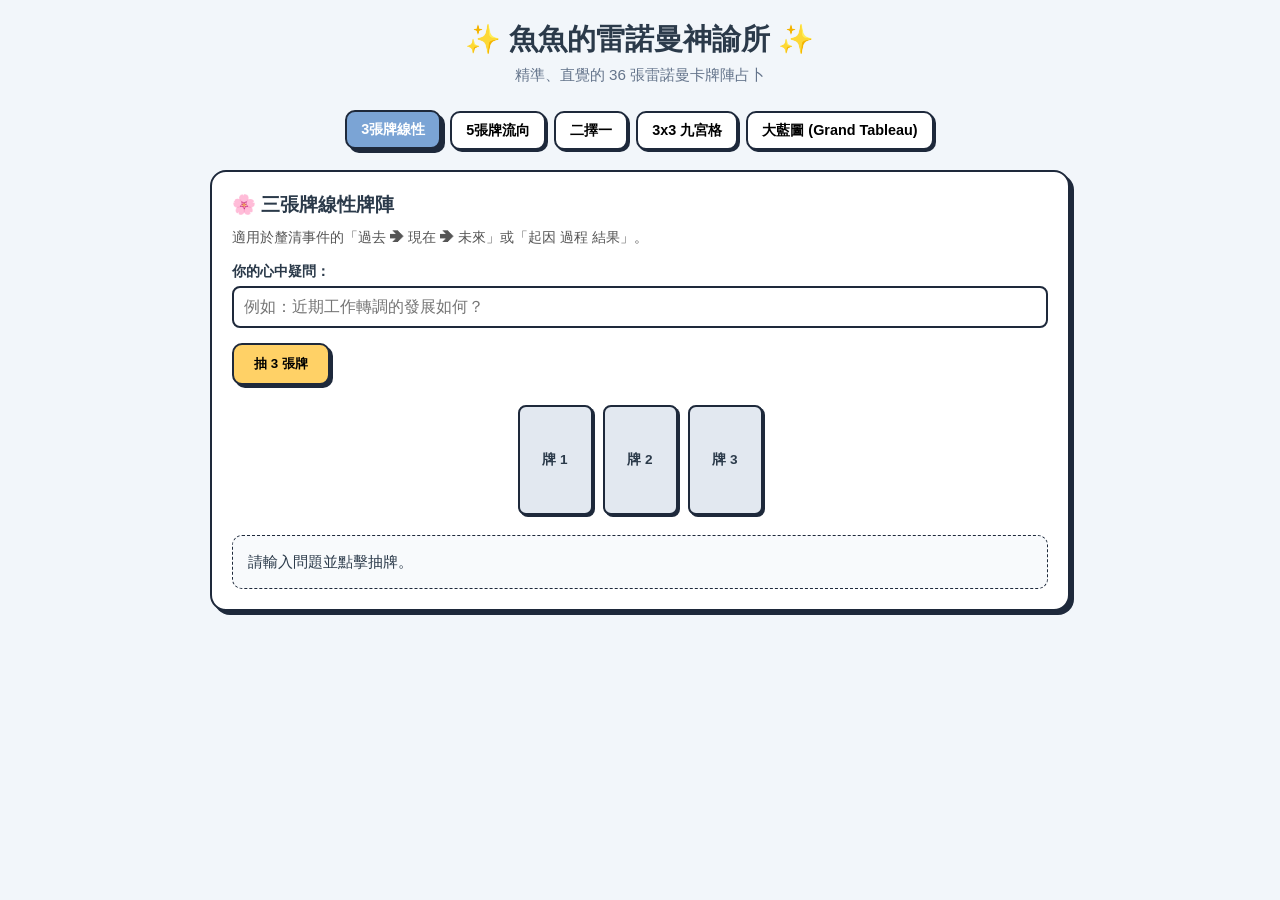
==== index.html @ ea895e57 "创建 index.html" ====
<!DOCTYPE html>
<html lang="zh-TW">
<head>
  <meta charset="UTF-8">
  <meta name="viewport" content="width=device-width, initial-scale=1.0">
  <title>✨ 魚魚的雷諾曼神諭所 Star Oracle ✨</title>
  <style>
    :root {
      --bg-color: #f2f6fa;
      --card-bg: #ffffff;
      --text-main: #2b3a4a;
      --accent: #7ba4d5;
      --border: #1e293b;
      --yellow: #ffd166;
    }

    * { box-sizing: border-box; margin: 0; padding: 0; font-family: -apple-system, BlinkMacSystemFont, "Segoe UI", Roboto, sans-serif; }
    body { background-color: var(--bg-color); color: var(--text-main); padding: 20px; max-width: 900px; margin: 0 auto; }

    header { text-align: center; margin-bottom: 25px; }
    h1 { font-size: 1.8rem; margin-bottom: 5px; color: var(--text-main); }
    p.subtitle { font-size: 0.95rem; color: #64748b; }

    /* 牌陣選單 */
    .spread-nav { display: flex; flex-wrap: wrap; justify-content: center; gap: 8px; margin-bottom: 20px; }
    .spread-btn {
      padding: 8px 14px;
      font-weight: bold;
      font-size: 0.9rem;
      border: 2px solid var(--border);
      border-radius: 10px;
      background: #ffffff;
      cursor: pointer;
      box-shadow: 2px 2px 0px var(--border);
      transition: all 0.15s ease;
    }
    .spread-btn.active {
      background: var(--accent);
      color: #fff;
      transform: translate(-1px, -1px);
      box-shadow: 4px 4px 0px var(--border);
    }

    /* 內容面板 */
    .panel { display: none; background: var(--card-bg); border: 2px solid var(--border); border-radius: 16px; padding: 20px; box-shadow: 4px 4px 0px var(--border); margin-bottom: 20px; }
    .panel.active { display: block; }

    h3 { margin-bottom: 10px; font-size: 1.2rem; }
    .desc { font-size: 0.9rem; color: #555; margin-bottom: 15px; }

    /* 輸入區 */
    .input-group { margin-bottom: 15px; }
    .input-group label { display: block; font-weight: bold; margin-bottom: 5px; font-size: 0.9rem; }
    .input-group input { width: 100%; padding: 10px; border: 2px solid var(--border); border-radius: 8px; font-size: 1rem; }

    /* 抽牌按鈕 */
    .action-btn {
      padding: 10px 20px;
      border: 2px solid var(--border);
      border-radius: 10px;
      background: var(--yellow);
      font-weight: bold;
      cursor: pointer;
      box-shadow: 3px 3px 0px var(--border);
      transition: all 0.1s;
    }
    .action-btn:active { transform: translate(2px, 2px); box-shadow: 1px 1px 0px var(--border); }

    /* 卡牌容器 */
    .cards-flex { display: flex; justify-content: center; gap: 10px; margin: 20px 0; flex-wrap: wrap; }
    .card-item {
      width: 75px; height: 110px;
      border: 2px solid var(--border);
      border-radius: 8px;
      background: #e2e8f0;
      display: flex; flex-direction: column; align-items: center; justify-content: center;
      font-weight: bold; font-size: 0.85rem;
      box-shadow: 2px 2px 0px var(--border);
      text-align: center; padding: 5px;
    }
    .card-item span.num { font-size: 0.7rem; color: #666; margin-bottom: 2px; }

    /* 九宮格與大藍圖排版 */
    .grid-3x3 { display: grid; grid-template-columns: repeat(3, 1fr); gap: 8px; max-width: 300px; margin: 20px auto; }
    .grid-3x3 .card-item { width: 100%; height: 95px; }

    .grid-grand { display: grid; grid-template-columns: repeat(9, 1fr); gap: 4px; margin: 15px 0; overflow-x: auto; }
    .grid-grand .card-item { width: 45px; height: 65px; font-size: 0.6rem; padding: 2px; }

    /* 結果區 */
    .result-box { margin-top: 15px; padding: 15px; background: #f8fafc; border-radius: 10px; border: 1px dashed var(--border); text-align: left; font-size: 0.92rem; line-height: 1.5; }
  </style>
</head>
<body>

  <header>
    <h1>✨ 魚魚的雷諾曼神諭所 ✨</h1>
    <p class="subtitle">精準、直覺的 36 張雷諾曼卡牌陣占卜</p>
  </header>

  <!-- 牌陣切換按鈕 -->
  <div class="spread-nav">
    <button class="spread-btn active" onclick="switchSpread('p3')">3張牌線性</button>
    <button class="spread-btn" onclick="switchSpread('p5')">5張牌流向</button>
    <button class="spread-btn" onclick="switchSpread('choice')">二擇一</button>
    <button class="spread-btn" onclick="switchSpread('grid9')">3x3 九宮格</button>
    <button class="spread-btn" onclick="switchSpread('grand')">大藍圖 (Grand Tableau)</button>
  </div>

  <!-- 1. 三張牌線性 -->
  <div id="p3" class="panel active">
    <h3>🌸 三張牌線性牌陣</h3>
    <p class="desc">適用於釐清事件的「過去 ➔ 現在 ➔ 未來」或「起因 過程 結果」。</p>
    <div class="input-group">
      <label>你的心中疑問：</label>
      <input type="text" id="q3" placeholder="例如：近期工作轉調的發展如何？">
    </div>
    <button class="action-btn" onclick="run3Cards()">抽 3 張牌</button>
    <div class="cards-flex" id="cards3">
      <div class="card-item">牌 1</div><div class="card-item">牌 2</div><div class="card-item">牌 3</div>
    </div>
    <div class="result-box" id="res3">請輸入問題並點擊抽牌。</div>
  </div>

  <!-- 2. 五張牌流向 -->
  <div id="p5" class="panel">
    <h3>🔮 五張牌能量流向牌陣</h3>
    <p class="desc">深入剖析：1. 過去根源 2. 當前心境 3. 潛在阻礙 4. 關鍵建議 5. 最終發展。</p>
    <div class="input-group">
      <label>你的心中疑問：</label>
      <input type="text" id="q5" placeholder="例如：這段關係目前的走向與建議？">
    </div>
    <button class="action-btn" onclick="run5Cards()">抽 5 張牌</button>
    <div class="cards-flex" id="cards5">
      <div class="card-item">1</div><div class="card-item">2</div><div class="card-item">3</div><div class="card-item">4</div><div class="card-item">5</div>
    </div>
    <div class="result-box" id="res5">請輸入問題並點擊抽牌。</div>
  </div>

  <!-- 3. 二擇一 -->
  <div id="choice" class="panel">
    <h3>⚖️ 二擇一決策牌陣</h3>
    <p class="desc">比較兩個選項的發展與結局，幫助你做出更好的選擇。</p>
    <div class="input-group"><label>選項 A 是：</label><input type="text" id="optA" placeholder="例如：留在原職"></div>
    <div class="input-group"><label>選項 B 是：</label><input type="text" id="optB" placeholder="例如：接受新工作"></div>
    <button class="action-btn" onclick="runChoiceCards()">進行二擇一分析</button>
    <div class="cards-flex" id="cardsChoice">
      <div class="card-item">選項A結果</div><div class="card-item">核心關鍵</div><div class="card-item">選項B結果</div>
    </div>
    <div class="result-box" id="resChoice">填寫選項後點擊按鈕。</div>
  </div>

  <!-- 4. 九宮格 3x3 -->
  <div id="grid9" class="panel">
    <h3>🌟 3x3 九宮格牌陣</h3>
    <p class="desc">綜合全貌解讀：中心第 5 張為核心，周圍 8 張卡牌互相對應與影響。</p>
    <div class="input-group">
      <label>你的心中疑問：</label>
      <input type="text" id="q9" placeholder="例如：這段時期的整體運勢與核心課題？">
    </div>
    <button class="action-btn" onclick="runGrid9()">抽 9 張牌</button>
    <div class="grid-3x3" id="cards9">
      <!-- 產出 9 張 -->
    </div>
    <div class="result-box" id="res9">請點擊按鈕抽取九宮格。</div>
  </div>

  <!-- 5. 大藍圖 Grand Tableau -->
  <div id="grand" class="panel">
    <h3>🗺️ 大藍圖 Grand Tableau (36張全景)</h3>
    <p class="desc">雷諾曼最經典的全盤展開（此處展示簡化抽樣與宮位對應總覽）。</p>
    <button class="action-btn" onclick="runGrandTableau()">展開 36 張大藍圖</button>
    <div class="grid-grand" id="cardsGrand"></div>
    <div class="result-box" id="resGrand">點擊按鈕查看全盤能量分佈。</div>
  </div>

  <script>
    // 完整 36 張雷諾曼卡資料庫
    const lenormandDeck = [
      { id: 1, name: "騎士", keywords: "消息、訪客、行動、新動向" },
      { id: 2, name: "幸運草", keywords: "小確幸、幸運、短暫好運、轉機" },
      { id: 3, name: "船", keywords: "旅行、遠行、進展、貿易、距離" },
      { id: 4, name: "房舍", keywords: "家庭、房地產、安全感、內部" },
      { id: 5, name: "樹", keywords: "健康、生命力、根基、長期發展" },
      { id: 6, name: "雲", keywords: "混亂、不明朗、疑慮、暫時障礙" },
      { id: 7, name: "蛇", keywords: "複雜、嫉妒、迂迴、智慧、女性" },
      { id: 8, name: "棺材", keywords: "結束、轉折、轉化、休止符" },
      { id: 9, name: "束花", keywords: "禮物、喜悅、美感、邀請、讚賞" },
      { id: 10, name: "鐮刀", keywords: "突發切斷、決定、收穫、危險" },
      { id: 11, name: "鞭子", keywords: "爭執、重複性、運動、壓力、摩擦" },
      { id: 12, name: "鳥", keywords: "溝通、對話、焦慮、短途電話、八卦" },
      { id: 13, name: "小孩", keywords: "新開始、純真、小孩、小型的事物" },
      { id: 14, name: "狐狸", keywords: "工作、策略、小心心機、謀生" },
      { id: 15, name: "熊", keywords: "力量、財務、主管、長輩、保護" },
      { id: 16, name: "星星", keywords: "希望、靈感、願景、明確方向、星象" },
      { id: 17, name: "鸛鳥", keywords: "搬遷、改變、調整、迎來新氣象" },
      { id: 18, name: "狗", keywords: "忠誠、好友、夥伴、信賴的關係" },
      { id: 19, name: "高塔", keywords: "機構、官方、孤立、遠見、法律" },
      { id: 20, name: "花園", keywords: "社交、公眾場合、活動、聚會" },
      { id: 21, name: "山", keywords: "阻礙、挑戰、跨越、遠方的高山" },
      { id: 22, name: "十字路口", keywords: "選擇、分叉點、多種可能性" },
      { id: 23, name: "老鼠", keywords: "壓力、消耗、流失、焦慮、小損失" },
      { id: 24, name: "愛心", keywords: "愛情、情感、熱情、心意相通" },
      { id: 25, name: "戒指", keywords: "承諾、合約、婚姻、循環、契約" },
      { id: 26, name: "書", keywords: "秘密、學習、考試、專業知識、檔案" },
      { id: 27, name: "信件", keywords: "公文、訊息、通知、文件、信函" },
      { id: 28, name: "紳士", keywords: "男性當事人、伴侶、男性親友" },
      { id: 29, name: "女士", keywords: "女性當事人、自我、女性親友" },
      { id: 30, name: "百合", keywords: "成熟、平靜、家族、經驗、晚年" },
      { id: 31, name: "太陽", keywords: "成功、極佳活力、光明、溫暖、能量" },
      { id: 32, name: "月亮", keywords: "情感、潛意識、名望、直覺、夜晚" },
      { id: 33, name: "鑰匙", keywords: "重要關鍵、解決方案、解開疑惑" },
      { id: 34, name: "魚", keywords: "財富、金錢流動、商業、豐盛" },
      { id: 35, name: "錨", keywords: "穩定、定居、長久工作、安全靠岸" },
      { id: 36, name: "十字架", keywords: "宿命、重擔、信仰、必須承受的考驗" }
    ];

    // 切換面板
    function switchSpread(id) {
      document.querySelectorAll('.spread-btn').forEach(b => b.classList.remove('active'));
      document.querySelectorAll('.panel').forEach(p => p.classList.remove('active'));
      event.target.classList.add('active');
      document.getElementById(id).classList.add('active');
    }

    // 隨機抽牌工具
    function getRandomCards(count) {
      const shuffled = [...lenormandDeck].sort(() => 0.5 - Math.random());
      return shuffled.slice(0, count);
    }

    // 1. 三張牌
    function run3Cards() {
      const cards = getRandomCards(3);
      const positions = ["過去／起因", "現在／狀態", "未來／結果"];
      
      document.getElementById('cards3').innerHTML = cards.map((c, i) => 
        `<div class="card-item"><span class="num">${i+1}. ${positions[i]}</span><b>${c.name}</b></div>`
      ).join('');

      document.getElementById('res3').innerHTML = `<b>💡 三張牌解讀分析：</b><br>` + 
        cards.map((c, i) => `• <b>${positions[i]}（${c.name}）：</b>${c.keywords}`).join('<br>');
    }

    // 2. 五張牌
    function run5Cards() {
      const cards = getRandomCards(5);
      const positions = ["1. 過去根源", "2. 當前心境", "3. 潛在阻礙", "4. 關鍵建議", "5. 最終發展"];

      document.getElementById('cards5').innerHTML = cards.map((c, i) => 
        `<div class="card-item"><span class="num">${positions[i]}</span><b>${c.name}</b></div>`
      ).join('');

      document.getElementById('res5').innerHTML = `<b>💡 五張牌流向分析：</b><br>` + 
        cards.map((c, i) => `• <b>${positions[i]}：${c.name}</b> — 核心意涵為 ${c.keywords}。`).join('<br>');
    }

    // 3. 二擇一
    function runChoiceCards() {
      const optA = document.getElementById('optA').value || "選項 A";
      const optB = document.getElementById('optB').value || "選項 B";
      const cards = getRandomCards(3);

      document.getElementById('cardsChoice').innerHTML = `
        <div class="card-item"><span class="num">${optA}</span><b>${cards[0].name}</b></div>
        <div class="card-item"><span class="num">核心關鍵</span><b>${cards[1].name}</b></div>
        <div class="card-item"><span class="num">${optB}</span><b>${cards[2].name}</b></div>
      `;

      document.getElementById('resChoice').innerHTML = `
        <b>⚖️ 二擇一決策解讀：</b><br>
        • <b>【${optA}】發展方向（${cards[0].name}）：</b> 走向偏向 ${cards[0].keywords}。<br>
        • <b>【${optB}】發展方向（${cards[2].name}）：</b> 走向偏向 ${cards[2].keywords}。<br>
        • <b>核心關鍵指引（${cards[1].name}）：</b> 建議審視 ${cards[1].keywords} 的影響。
      `;
    }

    // 4. 九宮格 3x3
    function runGrid9() {
      const cards = getRandomCards(9);
      document.getElementById('cards9').innerHTML = cards.map((c, i) => 
        `<div class="card-item"><span class="num">位 ${i+1}</span><b>${c.name}</b></div>`
      ).join('');

      document.getElementById('res9').innerHTML = `
        <b>🌟 3x3 九宮格中心核心解析：</b><br>
        • <b>中心靈魂牌（第 5 張：${cards[4].name}）：</b> 代表目前問題的核心本質，關鍵在於「<b>${cards[4].keywords}</b>」。<br>
        • <b>四周交織：</b> 周圍八張牌環繞著中心，反映出多方位的外部環境與心理狀態互動。
      `;
    }

    // 5. 大藍圖 Grand Tableau
    function runGrandTableau() {
      const fullDeck = [...lenormandDeck].sort(() => 0.5 - Math.random());
      document.getElementById('cardsGrand').innerHTML = fullDeck.map((c, i) => 
        `<div class="card-item"><span class="num">${i+1}</span><b>${c.name}</b></div>`
      ).join('');

      document.getElementById('resGrand').innerHTML = `
        <b>🗺️ 大藍圖全盤檢視：</b><br>
        • 已為您展開全部 36 張雷諾曼卡宮位。角落四張（第 1, 8, 29, 36 張）與中間四張（中宮核心）通常決定了全局的主要命題與近期的整體運勢走向。
      `;
    }
  </script>
</body>
</html>
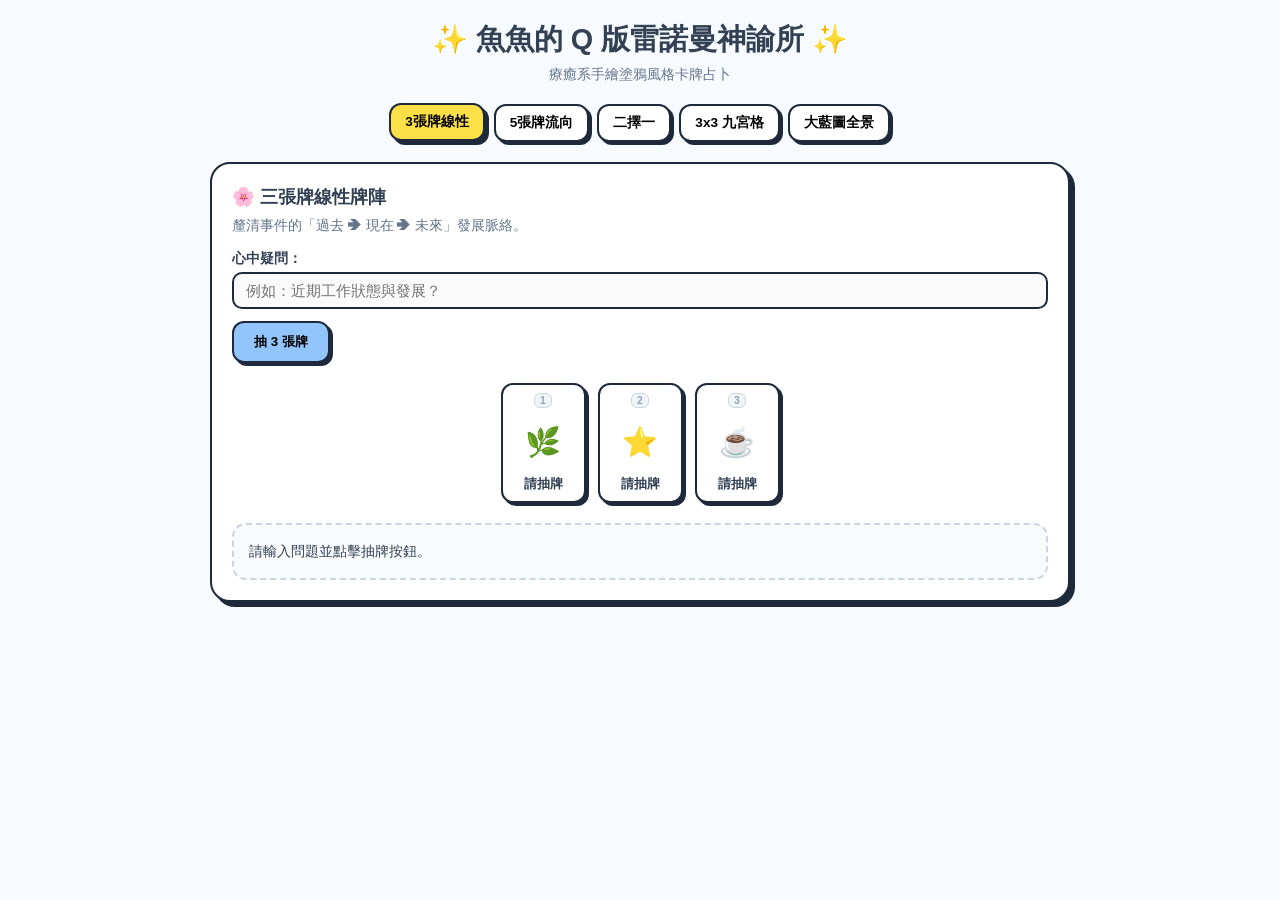
==== commit 71e60264: "更新 index.html" ====
--- a/index.html
+++ b/index.html
@@ -3,149 +3,165 @@
 <head>
   <meta charset="UTF-8">
   <meta name="viewport" content="width=device-width, initial-scale=1.0">
-  <title>✨ 魚魚的雷諾曼神諭所 Star Oracle ✨</title>
+  <title>✨ 雷諾曼神諭所 ✨</title>
   <style>
     :root {
-      --bg-color: #f2f6fa;
+      --bg-color: #f7fbff;
       --card-bg: #ffffff;
-      --text-main: #2b3a4a;
-      --accent: #7ba4d5;
+      --text-main: #334155;
+      --accent: #93c5fd;
+      --accent-hover: #60a5fa;
       --border: #1e293b;
-      --yellow: #ffd166;
+      --yellow: #fde047;
+      --pink: #fbcfe8;
+      --shadow: 3px 3px 0px #1e293b;
     }
 
     * { box-sizing: border-box; margin: 0; padding: 0; font-family: -apple-system, BlinkMacSystemFont, "Segoe UI", Roboto, sans-serif; }
     body { background-color: var(--bg-color); color: var(--text-main); padding: 20px; max-width: 900px; margin: 0 auto; }
 
-    header { text-align: center; margin-bottom: 25px; }
+    header { text-align: center; margin-bottom: 20px; }
     h1 { font-size: 1.8rem; margin-bottom: 5px; color: var(--text-main); }
-    p.subtitle { font-size: 0.95rem; color: #64748b; }
+    p.subtitle { font-size: 0.9rem; color: #64748b; }
 
     /* 牌陣選單 */
     .spread-nav { display: flex; flex-wrap: wrap; justify-content: center; gap: 8px; margin-bottom: 20px; }
     .spread-btn {
       padding: 8px 14px;
       font-weight: bold;
-      font-size: 0.9rem;
+      font-size: 0.85rem;
       border: 2px solid var(--border);
-      border-radius: 10px;
+      border-radius: 12px;
       background: #ffffff;
       cursor: pointer;
-      box-shadow: 2px 2px 0px var(--border);
-      transition: all 0.15s ease;
+      box-shadow: var(--shadow);
+      transition: all 0.1s ease;
     }
     .spread-btn.active {
-      background: var(--accent);
-      color: #fff;
+      background: var(--yellow);
       transform: translate(-1px, -1px);
       box-shadow: 4px 4px 0px var(--border);
     }
 
     /* 內容面板 */
-    .panel { display: none; background: var(--card-bg); border: 2px solid var(--border); border-radius: 16px; padding: 20px; box-shadow: 4px 4px 0px var(--border); margin-bottom: 20px; }
+    .panel { display: none; background: var(--card-bg); border: 2px solid var(--border); border-radius: 20px; padding: 20px; box-shadow: 5px 5px 0px var(--border); margin-bottom: 20px; }
     .panel.active { display: block; }
 
-    h3 { margin-bottom: 10px; font-size: 1.2rem; }
-    .desc { font-size: 0.9rem; color: #555; margin-bottom: 15px; }
+    h3 { margin-bottom: 8px; font-size: 1.15rem; }
+    .desc { font-size: 0.85rem; color: #64748b; margin-bottom: 15px; }
 
     /* 輸入區 */
-    .input-group { margin-bottom: 15px; }
-    .input-group label { display: block; font-weight: bold; margin-bottom: 5px; font-size: 0.9rem; }
-    .input-group input { width: 100%; padding: 10px; border: 2px solid var(--border); border-radius: 8px; font-size: 1rem; }
+    .input-group { margin-bottom: 12px; }
+    .input-group label { display: block; font-weight: bold; margin-bottom: 4px; font-size: 0.85rem; }
+    .input-group input { width: 100%; padding: 8px 12px; border: 2px solid var(--border); border-radius: 10px; font-size: 0.95rem; outline: none; background: #fafafa; }
 
     /* 抽牌按鈕 */
     .action-btn {
       padding: 10px 20px;
       border: 2px solid var(--border);
-      border-radius: 10px;
-      background: var(--yellow);
+      border-radius: 12px;
+      background: var(--accent);
       font-weight: bold;
       cursor: pointer;
-      box-shadow: 3px 3px 0px var(--border);
+      box-shadow: var(--shadow);
       transition: all 0.1s;
     }
     .action-btn:active { transform: translate(2px, 2px); box-shadow: 1px 1px 0px var(--border); }
 
-    /* 卡牌容器 */
-    .cards-flex { display: flex; justify-content: center; gap: 10px; margin: 20px 0; flex-wrap: wrap; }
+    /* Q版塗鴉卡片樣式 */
+    .cards-flex { display: flex; justify-content: center; gap: 12px; margin: 20px 0; flex-wrap: wrap; }
     .card-item {
-      width: 75px; height: 110px;
+      width: 85px; height: 120px;
       border: 2px solid var(--border);
-      border-radius: 8px;
-      background: #e2e8f0;
-      display: flex; flex-direction: column; align-items: center; justify-content: center;
-      font-weight: bold; font-size: 0.85rem;
-      box-shadow: 2px 2px 0px var(--border);
-      text-align: center; padding: 5px;
-    }
-    .card-item span.num { font-size: 0.7rem; color: #666; margin-bottom: 2px; }
+      border-radius: 12px;
+      background: #ffffff;
+      display: flex; flex-direction: column; align-items: center; justify-content: space-between;
+      font-weight: bold; font-size: 0.8rem;
+      box-shadow: var(--shadow);
+      padding: 8px 4px;
+      position: relative;
+      transition: transform 0.2s;
+    }
+    .card-item:hover { transform: translateY(-3px); }
+    .card-item .c-num { font-size: 0.65rem; color: #94a3b8; background: #f1f5f9; padding: 1px 5px; border-radius: 6px; border: 1px solid #cbd5e1; }
+    .card-item .c-icon { font-size: 1.8rem; margin: 4px 0; }
+    .card-item .c-name { font-size: 0.8rem; color: var(--text-main); }
 
     /* 九宮格與大藍圖排版 */
-    .grid-3x3 { display: grid; grid-template-columns: repeat(3, 1fr); gap: 8px; max-width: 300px; margin: 20px auto; }
-    .grid-3x3 .card-item { width: 100%; height: 95px; }
+    .grid-3x3 { display: grid; grid-template-columns: repeat(3, 1fr); gap: 8px; max-width: 320px; margin: 20px auto; }
+    .grid-3x3 .card-item { width: 100%; height: 105px; }
 
     .grid-grand { display: grid; grid-template-columns: repeat(9, 1fr); gap: 4px; margin: 15px 0; overflow-x: auto; }
-    .grid-grand .card-item { width: 45px; height: 65px; font-size: 0.6rem; padding: 2px; }
+    .grid-grand .card-item { width: 50px; height: 75px; font-size: 0.55rem; padding: 3px 2px; }
+    .grid-grand .card-item .c-icon { font-size: 1.1rem; margin: 1px 0; }
 
     /* 結果區 */
-    .result-box { margin-top: 15px; padding: 15px; background: #f8fafc; border-radius: 10px; border: 1px dashed var(--border); text-align: left; font-size: 0.92rem; line-height: 1.5; }
+    .result-box { margin-top: 15px; padding: 15px; background: #f8fafc; border-radius: 14px; border: 2px dashed #cbd5e1; text-align: left; font-size: 0.9rem; line-height: 1.6; }
   </style>
 </head>
 <body>
 
   <header>
-    <h1>✨ 魚魚的雷諾曼神諭所 ✨</h1>
-    <p class="subtitle">精準、直覺的 36 張雷諾曼卡牌陣占卜</p>
+    <h1>✨ 魚魚的 Q 版雷諾曼神諭所 ✨</h1>
+    <p class="subtitle">療癒系手繪塗鴉風格卡牌占卜</p>
   </header>
 
-  <!-- 牌陣切換按鈕 -->
+  <!-- 牌陣選單 -->
   <div class="spread-nav">
     <button class="spread-btn active" onclick="switchSpread('p3')">3張牌線性</button>
     <button class="spread-btn" onclick="switchSpread('p5')">5張牌流向</button>
     <button class="spread-btn" onclick="switchSpread('choice')">二擇一</button>
     <button class="spread-btn" onclick="switchSpread('grid9')">3x3 九宮格</button>
-    <button class="spread-btn" onclick="switchSpread('grand')">大藍圖 (Grand Tableau)</button>
+    <button class="spread-btn" onclick="switchSpread('grand')">大藍圖全景</button>
   </div>
 
   <!-- 1. 三張牌線性 -->
   <div id="p3" class="panel active">
     <h3>🌸 三張牌線性牌陣</h3>
-    <p class="desc">適用於釐清事件的「過去 ➔ 現在 ➔ 未來」或「起因 過程 結果」。</p>
+    <p class="desc">釐清事件的「過去 ➔ 現在 ➔ 未來」發展脈絡。</p>
     <div class="input-group">
-      <label>你的心中疑問：</label>
-      <input type="text" id="q3" placeholder="例如：近期工作轉調的發展如何？">
+      <label>心中疑問：</label>
+      <input type="text" id="q3" placeholder="例如：近期工作狀態與發展？">
     </div>
     <button class="action-btn" onclick="run3Cards()">抽 3 張牌</button>
     <div class="cards-flex" id="cards3">
-      <div class="card-item">牌 1</div><div class="card-item">牌 2</div><div class="card-item">牌 3</div>
-    </div>
-    <div class="result-box" id="res3">請輸入問題並點擊抽牌。</div>
+      <div class="card-item"><span class="c-num">1</span><div class="c-icon">🌿</div><span class="c-name">請抽牌</span></div>
+      <div class="card-item"><span class="c-num">2</span><div class="c-icon">⭐</div><span class="c-name">請抽牌</span></div>
+      <div class="card-item"><span class="c-num">3</span><div class="c-icon">☕</div><span class="c-name">請抽牌</span></div>
+    </div>
+    <div class="result-box" id="res3">請輸入問題並點擊抽牌按鈕。</div>
   </div>
 
   <!-- 2. 五張牌流向 -->
   <div id="p5" class="panel">
     <h3>🔮 五張牌能量流向牌陣</h3>
-    <p class="desc">深入剖析：1. 過去根源 2. 當前心境 3. 潛在阻礙 4. 關鍵建議 5. 最終發展。</p>
+    <p class="desc">深度剖析根源、心境、阻礙與最終結果。</p>
     <div class="input-group">
-      <label>你的心中疑問：</label>
-      <input type="text" id="q5" placeholder="例如：這段關係目前的走向與建議？">
+      <label>心中疑問：</label>
+      <input type="text" id="q5" placeholder="例如：這項計畫的進展與建議？">
     </div>
     <button class="action-btn" onclick="run5Cards()">抽 5 張牌</button>
     <div class="cards-flex" id="cards5">
-      <div class="card-item">1</div><div class="card-item">2</div><div class="card-item">3</div><div class="card-item">4</div><div class="card-item">5</div>
-    </div>
-    <div class="result-box" id="res5">請輸入問題並點擊抽牌。</div>
+      <div class="card-item"><span class="c-num">1</span><div class="c-icon">🌸</div><span class="c-name">根源</span></div>
+      <div class="card-item"><span class="c-num">2</span><div class="c-icon">💧</div><span class="c-name">心境</span></div>
+      <div class="card-item"><span class="c-num">3</span><div class="c-icon">☁️</div><span class="c-name">阻礙</span></div>
+      <div class="card-item"><span class="c-num">4</span><div class="c-icon">🗝️</div><span class="c-name">建議</span></div>
+      <div class="card-item"><span class="c-num">5</span><div class="c-icon">☀️</div><span class="c-name">結果</span></div>
+    </div>
+    <div class="result-box" id="res5">請輸入問題並點擊抽牌按鈕。</div>
   </div>
 
   <!-- 3. 二擇一 -->
   <div id="choice" class="panel">
     <h3>⚖️ 二擇一決策牌陣</h3>
-    <p class="desc">比較兩個選項的發展與結局，幫助你做出更好的選擇。</p>
-    <div class="input-group"><label>選項 A 是：</label><input type="text" id="optA" placeholder="例如：留在原職"></div>
-    <div class="input-group"><label>選項 B 是：</label><input type="text" id="optB" placeholder="例如：接受新工作"></div>
+    <p class="desc">比較兩個選項的發展與核心關鍵。</p>
+    <div class="input-group"><label>選項 A：</label><input type="text" id="optA" placeholder="例如：留在原位"></div>
+    <div class="input-group"><label>選項 B：</label><input type="text" id="optB" placeholder="例如：接受新機會"></div>
     <button class="action-btn" onclick="runChoiceCards()">進行二擇一分析</button>
     <div class="cards-flex" id="cardsChoice">
-      <div class="card-item">選項A結果</div><div class="card-item">核心關鍵</div><div class="card-item">選項B結果</div>
+      <div class="card-item"><span class="c-num">選項A</span><div class="c-icon">⛵</div><span class="c-name">發展</span></div>
+      <div class="card-item"><span class="c-num">核心</span><div class="c-icon">💍</div><span class="c-name">關鍵</span></div>
+      <div class="card-item"><span class="c-num">選項B</span><div class="c-icon">🍀</div><span class="c-name">發展</span></div>
     </div>
     <div class="result-box" id="resChoice">填寫選項後點擊按鈕。</div>
   </div>
@@ -153,69 +169,66 @@
   <!-- 4. 九宮格 3x3 -->
   <div id="grid9" class="panel">
     <h3>🌟 3x3 九宮格牌陣</h3>
-    <p class="desc">綜合全貌解讀：中心第 5 張為核心，周圍 8 張卡牌互相對應與影響。</p>
+    <p class="desc">中心第 5 張為核心，周圍環繞全方位運勢。</p>
     <div class="input-group">
-      <label>你的心中疑問：</label>
-      <input type="text" id="q9" placeholder="例如：這段時期的整體運勢與核心課題？">
+      <label>心中疑問：</label>
+      <input type="text" id="q9" placeholder="例如：這段時期的整體能量？">
     </div>
     <button class="action-btn" onclick="runGrid9()">抽 9 張牌</button>
-    <div class="grid-3x3" id="cards9">
-      <!-- 產出 9 張 -->
-    </div>
+    <div class="grid-3x3" id="cards9"></div>
     <div class="result-box" id="res9">請點擊按鈕抽取九宮格。</div>
   </div>
 
   <!-- 5. 大藍圖 Grand Tableau -->
   <div id="grand" class="panel">
     <h3>🗺️ 大藍圖 Grand Tableau (36張全景)</h3>
-    <p class="desc">雷諾曼最經典的全盤展開（此處展示簡化抽樣與宮位對應總覽）。</p>
+    <p class="desc">雷諾曼最經典的全盤展開與宮位總覽。</p>
     <button class="action-btn" onclick="runGrandTableau()">展開 36 張大藍圖</button>
     <div class="grid-grand" id="cardsGrand"></div>
     <div class="result-box" id="resGrand">點擊按鈕查看全盤能量分佈。</div>
   </div>
 
   <script>
-    // 完整 36 張雷諾曼卡資料庫
+    // 完整 36 張雷諾曼卡（搭配 Q 版可愛 Icon 圖示與關鍵字）
     const lenormandDeck = [
-      { id: 1, name: "騎士", keywords: "消息、訪客、行動、新動向" },
-      { id: 2, name: "幸運草", keywords: "小確幸、幸運、短暫好運、轉機" },
-      { id: 3, name: "船", keywords: "旅行、遠行、進展、貿易、距離" },
-      { id: 4, name: "房舍", keywords: "家庭、房地產、安全感、內部" },
-      { id: 5, name: "樹", keywords: "健康、生命力、根基、長期發展" },
-      { id: 6, name: "雲", keywords: "混亂、不明朗、疑慮、暫時障礙" },
-      { id: 7, name: "蛇", keywords: "複雜、嫉妒、迂迴、智慧、女性" },
-      { id: 8, name: "棺材", keywords: "結束、轉折、轉化、休止符" },
-      { id: 9, name: "束花", keywords: "禮物、喜悅、美感、邀請、讚賞" },
-      { id: 10, name: "鐮刀", keywords: "突發切斷、決定、收穫、危險" },
-      { id: 11, name: "鞭子", keywords: "爭執、重複性、運動、壓力、摩擦" },
-      { id: 12, name: "鳥", keywords: "溝通、對話、焦慮、短途電話、八卦" },
-      { id: 13, name: "小孩", keywords: "新開始、純真、小孩、小型的事物" },
-      { id: 14, name: "狐狸", keywords: "工作、策略、小心心機、謀生" },
-      { id: 15, name: "熊", keywords: "力量、財務、主管、長輩、保護" },
-      { id: 16, name: "星星", keywords: "希望、靈感、願景、明確方向、星象" },
-      { id: 17, name: "鸛鳥", keywords: "搬遷、改變、調整、迎來新氣象" },
-      { id: 18, name: "狗", keywords: "忠誠、好友、夥伴、信賴的關係" },
-      { id: 19, name: "高塔", keywords: "機構、官方、孤立、遠見、法律" },
-      { id: 20, name: "花園", keywords: "社交、公眾場合、活動、聚會" },
-      { id: 21, name: "山", keywords: "阻礙、挑戰、跨越、遠方的高山" },
-      { id: 22, name: "十字路口", keywords: "選擇、分叉點、多種可能性" },
-      { id: 23, name: "老鼠", keywords: "壓力、消耗、流失、焦慮、小損失" },
-      { id: 24, name: "愛心", keywords: "愛情、情感、熱情、心意相通" },
-      { id: 25, name: "戒指", keywords: "承諾、合約、婚姻、循環、契約" },
-      { id: 26, name: "書", keywords: "秘密、學習、考試、專業知識、檔案" },
-      { id: 27, name: "信件", keywords: "公文、訊息、通知、文件、信函" },
-      { id: 28, name: "紳士", keywords: "男性當事人、伴侶、男性親友" },
-      { id: 29, name: "女士", keywords: "女性當事人、自我、女性親友" },
-      { id: 30, name: "百合", keywords: "成熟、平靜、家族、經驗、晚年" },
-      { id: 31, name: "太陽", keywords: "成功、極佳活力、光明、溫暖、能量" },
-      { id: 32, name: "月亮", keywords: "情感、潛意識、名望、直覺、夜晚" },
-      { id: 33, name: "鑰匙", keywords: "重要關鍵、解決方案、解開疑惑" },
-      { id: 34, name: "魚", keywords: "財富、金錢流動、商業、豐盛" },
-      { id: 35, name: "錨", keywords: "穩定、定居、長久工作、安全靠岸" },
-      { id: 36, name: "十字架", keywords: "宿命、重擔、信仰、必須承受的考驗" }
+      { id: 1, name: "騎士", icon: "🐎", keywords: "消息、訪客、行動、新動向" },
+      { id: 2, name: "幸運草", icon: "🍀", keywords: "小確幸、幸運、短暫好運、轉機" },
+      { id: 3, name: "船", icon: "⛵", keywords: "旅行、遠行、進展、貿易、距離" },
+      { id: 4, name: "房舍", icon: "🏠", keywords: "家庭、房地產、安全感、內部" },
+      { id: 5, name: "樹", icon: "🌳", keywords: "健康、生命力、根基、長期發展" },
+      { id: 6, name: "雲", icon: "☁️", keywords: "混亂、不明朗、疑慮、暫時障礙" },
+      { id: 7, name: "蛇", icon: "🐍", keywords: "複雜、嫉妒、迂迴、智慧、女性" },
+      { id: 8, name: "棺材", icon: "📦", keywords: "結束、轉折、轉化、休止符" },
+      { id: 9, name: "束花", icon: "💐", keywords: "禮物、喜悅、美感、邀請、讚賞" },
+      { id: 10, name: "鐮刀", icon: "✂️", keywords: "突發切斷、決定、收穫、危險" },
+      { id: 11, name: "鞭子", icon: "💫", keywords: "爭執、重複性、運動、壓力、摩擦" },
+      { id: 12, name: "鳥", icon: "🐦", keywords: "溝通、對話、焦慮、短途電話、八卦" },
+      { id: 13, name: "小孩", icon: "👶", keywords: "新開始、純真、小孩、小型的事物" },
+      { id: 14, name: "狐狸", icon: "🦊", keywords: "工作、策略、小心心機、謀生" },
+      { id: 15, name: "熊", icon: "🐻", keywords: "力量、財務、主管、長輩、保護" },
+      { id: 16, name: "星星", icon: "⭐", keywords: "希望、靈感、願景、明確方向、星象" },
+      { id: 17, name: "鸛鳥", icon: "🕊️", keywords: "搬遷、改變、調整、迎來新氣象" },
+      { id: 18, name: "狗", icon: "🐶", keywords: "忠誠、好友、夥伴、信賴的關係" },
+      { id: 19, name: "高塔", icon: "🏰", keywords: "機構、官方、孤立、遠見、法律" },
+      { id: 20, name: "花園", icon: "🌻", keywords: "社交、公眾場合、活動、聚會" },
+      { id: 21, name: "山", icon: "⛰️", keywords: "阻礙、挑戰、跨越、遠方的高山" },
+      { id: 22, name: "十字路口", icon: "🔀", keywords: "選擇、分叉點、多種可能性" },
+      { id: 23, name: "老鼠", icon: "🐭", keywords: "壓力、消耗、流失、焦慮、小損失" },
+      { id: 24, name: "愛心", icon: "💖", keywords: "愛情、情感、熱情、心意相通" },
+      { id: 25, name: "戒指", icon: "💍", keywords: "承諾、合約、婚姻、循環、契約" },
+      { id: 26, name: "書", icon: "📖", keywords: "秘密、學習、考試、專業知識、檔案" },
+      { id: 27, name: "信件", icon: "💌", keywords: "公文、訊息、通知、文件、信函" },
+      { id: 28, name: "紳士", icon: "🤵", keywords: "男性當事人、伴侶、男性親友" },
+      { id: 29, name: "女士", icon: "👩", keywords: "女性當事人、自我、女性親友" },
+      { id: 30, name: "百合", icon: "🌸", keywords: "成熟、平靜、家族、經驗、晚年" },
+      { id: 31, name: "太陽", icon: "☀️", keywords: "成功、極佳活力、光明、溫暖、能量" },
+      { id: 32, name: "月亮", icon: "🌙", keywords: "情感、潛意識、名望、直覺、夜晚" },
+      { id: 33, name: "鑰匙", icon: "🗝️", keywords: "重要關鍵、解決方案、解開疑惑" },
+      { id: 34, name: "魚", icon: "🐟", keywords: "財富、金錢流動、商業、豐盛" },
+      { id: 35, name: "錨", icon: "⚓", keywords: "穩定、定居、長久工作、安全靠岸" },
+      { id: 36, name: "十字架", icon: "✨", keywords: "宿命、重擔、信仰、必須承受的考驗" }
     ];
 
-    // 切換面板
     function switchSpread(id) {
       document.querySelectorAll('.spread-btn').forEach(b => b.classList.remove('active'));
       document.querySelectorAll('.panel').forEach(p => p.classList.remove('active'));
@@ -223,36 +236,39 @@
       document.getElementById(id).classList.add('active');
     }
 
-    // 隨機抽牌工具
     function getRandomCards(count) {
       const shuffled = [...lenormandDeck].sort(() => 0.5 - Math.random());
       return shuffled.slice(0, count);
     }
 
+    function renderCardHTML(numStr, card) {
+      return `
+        <div class="card-item">
+          <span class="c-num">${numStr}</span>
+          <div class="c-icon">${card.icon}</div>
+          <span class="c-name">${card.name}</span>
+        </div>
+      `;
+    }
+
     // 1. 三張牌
     function run3Cards() {
       const cards = getRandomCards(3);
-      const positions = ["過去／起因", "現在／狀態", "未來／結果"];
+      const positions = ["過去", "現在", "未來"];
       
-      document.getElementById('cards3').innerHTML = cards.map((c, i) => 
-        `<div class="card-item"><span class="num">${i+1}. ${positions[i]}</span><b>${c.name}</b></div>`
-      ).join('');
-
+      document.getElementById('cards3').innerHTML = cards.map((c, i) => renderCardHTML(positions[i], c)).join('');
       document.getElementById('res3').innerHTML = `<b>💡 三張牌解讀分析：</b><br>` + 
-        cards.map((c, i) => `• <b>${positions[i]}（${c.name}）：</b>${c.keywords}`).join('<br>');
+        cards.map((c, i) => `• <b>${positions[i]}【${c.name} ${c.icon}】：</b>${c.keywords}`).join('<br>');
     }
 
     // 2. 五張牌
     function run5Cards() {
       const cards = getRandomCards(5);
-      const positions = ["1. 過去根源", "2. 當前心境", "3. 潛在阻礙", "4. 關鍵建議", "5. 最終發展"];
-
-      document.getElementById('cards5').innerHTML = cards.map((c, i) => 
-        `<div class="card-item"><span class="num">${positions[i]}</span><b>${c.name}</b></div>`
-      ).join('');
-
+      const positions = ["根源", "心境", "阻礙", "建議", "結果"];
+
+      document.getElementById('cards5').innerHTML = cards.map((c, i) => renderCardHTML(positions[i], c)).join('');
       document.getElementById('res5').innerHTML = `<b>💡 五張牌流向分析：</b><br>` + 
-        cards.map((c, i) => `• <b>${positions[i]}：${c.name}</b> — 核心意涵為 ${c.keywords}。`).join('<br>');
+        cards.map((c, i) => `• <b>${positions[i]}【${c.name} ${c.icon}】：</b>${c.keywords}`).join('<br>');
     }
 
     // 3. 二擇一
@@ -262,43 +278,39 @@
       const cards = getRandomCards(3);
 
       document.getElementById('cardsChoice').innerHTML = `
-        <div class="card-item"><span class="num">${optA}</span><b>${cards[0].name}</b></div>
-        <div class="card-item"><span class="num">核心關鍵</span><b>${cards[1].name}</b></div>
-        <div class="card-item"><span class="num">${optB}</span><b>${cards[2].name}</b></div>
+        ${renderCardHTML(optA, cards[0])}
+        ${renderCardHTML("關鍵", cards[1])}
+        ${renderCardHTML(optB, cards[2])}
       `;
 
       document.getElementById('resChoice').innerHTML = `
         <b>⚖️ 二擇一決策解讀：</b><br>
-        • <b>【${optA}】發展方向（${cards[0].name}）：</b> 走向偏向 ${cards[0].keywords}。<br>
-        • <b>【${optB}】發展方向（${cards[2].name}）：</b> 走向偏向 ${cards[2].keywords}。<br>
-        • <b>核心關鍵指引（${cards[1].name}）：</b> 建議審視 ${cards[1].keywords} 的影響。
+        • <b>【${optA}】走向（${cards[0].name} ${cards[0].icon}）：</b> ${cards[0].keywords}<br>
+        • <b>【${optB}】走向（${cards[2].name} ${cards[2].icon}）：</b> ${cards[2].keywords}<br>
+        • <b>核心指引（${cards[1].name} ${cards[1].icon}）：</b> ${cards[1].keywords}
       `;
     }
 
     // 4. 九宮格 3x3
     function runGrid9() {
       const cards = getRandomCards(9);
-      document.getElementById('cards9').innerHTML = cards.map((c, i) => 
-        `<div class="card-item"><span class="num">位 ${i+1}</span><b>${c.name}</b></div>`
-      ).join('');
+      document.getElementById('cards9').innerHTML = cards.map((c, i) => renderCardHTML(`位 ${i+1}`, c)).join('');
 
       document.getElementById('res9').innerHTML = `
         <b>🌟 3x3 九宮格中心核心解析：</b><br>
-        • <b>中心靈魂牌（第 5 張：${cards[4].name}）：</b> 代表目前問題的核心本質，關鍵在於「<b>${cards[4].keywords}</b>」。<br>
-        • <b>四周交織：</b> 周圍八張牌環繞著中心，反映出多方位的外部環境與心理狀態互動。
+        • <b>中心靈魂牌（第 5 張：${cards[4].name} ${cards[4].icon}）：</b> 核心本質在於「<b>${cards[4].keywords}</b>」。<br>
+        • 周圍八張牌環繞著中心，反映出全方位的能量互動與環境影響。
       `;
     }
 
     // 5. 大藍圖 Grand Tableau
     function runGrandTableau() {
       const fullDeck = [...lenormandDeck].sort(() => 0.5 - Math.random());
-      document.getElementById('cardsGrand').innerHTML = fullDeck.map((c, i) => 
-        `<div class="card-item"><span class="num">${i+1}</span><b>${c.name}</b></div>`
-      ).join('');
+      document.getElementById('cardsGrand').innerHTML = fullDeck.map((c, i) => renderCardHTML(`${i+1}`, c)).join('');
 
       document.getElementById('resGrand').innerHTML = `
         <b>🗺️ 大藍圖全盤檢視：</b><br>
-        • 已為您展開全部 36 張雷諾曼卡宮位。角落四張（第 1, 8, 29, 36 張）與中間四張（中宮核心）通常決定了全局的主要命題與近期的整體運勢走向。
+        • 已為您展開全部 36 張 Q 版雷諾曼卡宮位。角落四張與中宮核心將主導近期的整體運勢走向。
       `;
     }
   </script>
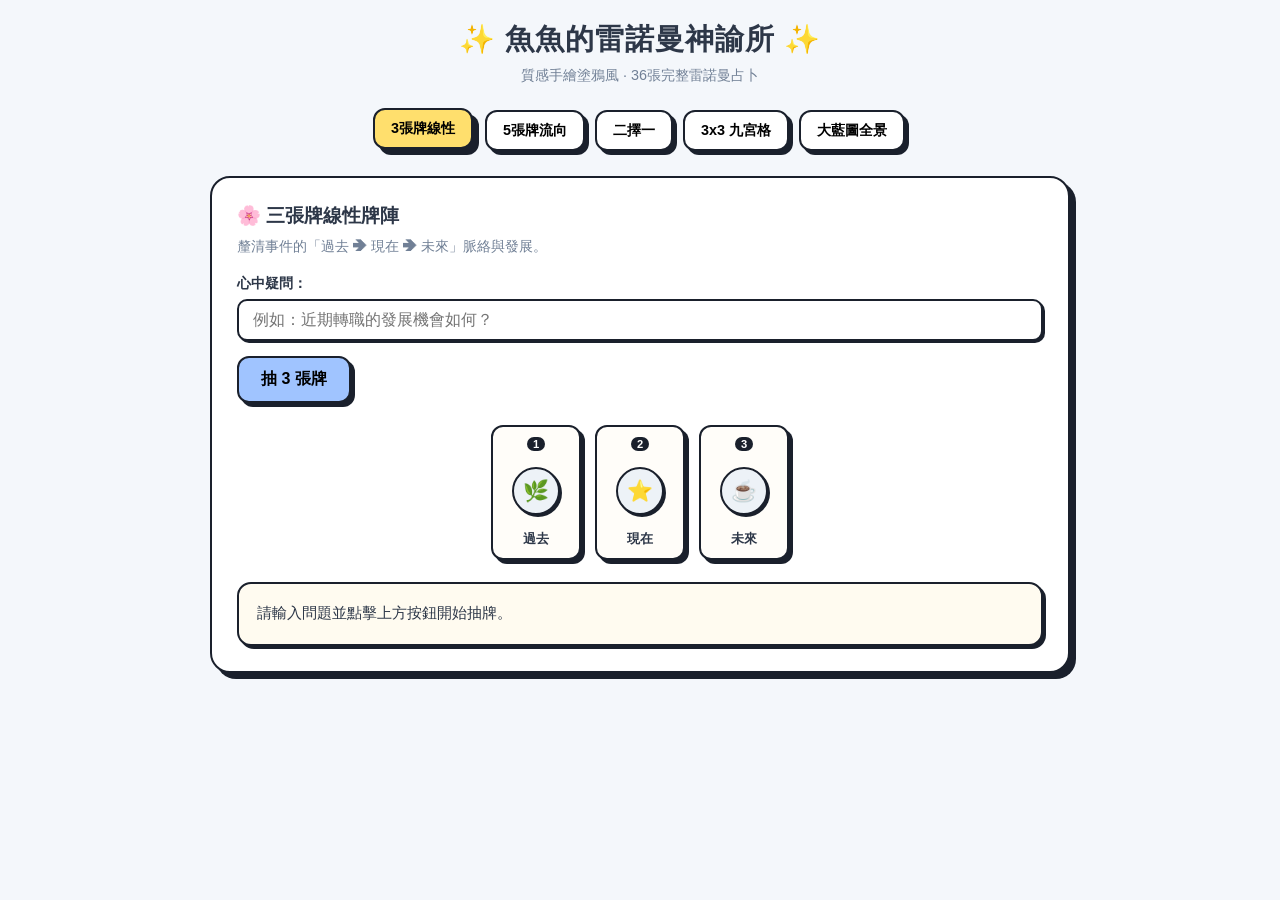
==== commit 7a252eb7: "更新 index.html" ====
--- a/index.html
+++ b/index.html
@@ -6,30 +6,30 @@
   <title>✨ 雷諾曼神諭所 ✨</title>
   <style>
     :root {
-      --bg-color: #f7fbff;
+      --bg-color: #f4f7fb;
       --card-bg: #ffffff;
-      --text-main: #334155;
-      --accent: #93c5fd;
-      --accent-hover: #60a5fa;
-      --border: #1e293b;
-      --yellow: #fde047;
-      --pink: #fbcfe8;
-      --shadow: 3px 3px 0px #1e293b;
+      --text-main: #2d3748;
+      --accent: #a0c4ff;
+      --accent-hover: #8ab6fd;
+      --border: #1a202c;
+      --yellow: #ffdf6d;
+      --pink: #ffc6ff;
+      --shadow: 4px 4px 0px #1a202c;
     }
 
     * { box-sizing: border-box; margin: 0; padding: 0; font-family: -apple-system, BlinkMacSystemFont, "Segoe UI", Roboto, sans-serif; }
     body { background-color: var(--bg-color); color: var(--text-main); padding: 20px; max-width: 900px; margin: 0 auto; }
 
-    header { text-align: center; margin-bottom: 20px; }
-    h1 { font-size: 1.8rem; margin-bottom: 5px; color: var(--text-main); }
-    p.subtitle { font-size: 0.9rem; color: #64748b; }
+    header { text-align: center; margin-bottom: 25px; }
+    h1 { font-size: 1.8rem; margin-bottom: 6px; color: var(--text-main); font-weight: 800; letter-spacing: 1px; }
+    p.subtitle { font-size: 0.9rem; color: #718096; }
 
     /* 牌陣選單 */
-    .spread-nav { display: flex; flex-wrap: wrap; justify-content: center; gap: 8px; margin-bottom: 20px; }
+    .spread-nav { display: flex; flex-wrap: wrap; justify-content: center; gap: 10px; margin-bottom: 25px; }
     .spread-btn {
-      padding: 8px 14px;
-      font-weight: bold;
-      font-size: 0.85rem;
+      padding: 9px 16px;
+      font-weight: 700;
+      font-size: 0.9rem;
       border: 2px solid var(--border);
       border-radius: 12px;
       background: #ffffff;
@@ -39,71 +39,98 @@
     }
     .spread-btn.active {
       background: var(--yellow);
-      transform: translate(-1px, -1px);
-      box-shadow: 4px 4px 0px var(--border);
+      transform: translate(-2px, -2px);
+      box-shadow: 6px 6px 0px var(--border);
     }
 
     /* 內容面板 */
-    .panel { display: none; background: var(--card-bg); border: 2px solid var(--border); border-radius: 20px; padding: 20px; box-shadow: 5px 5px 0px var(--border); margin-bottom: 20px; }
+    .panel { display: none; background: var(--card-bg); border: 2.5px solid var(--border); border-radius: 20px; padding: 25px; box-shadow: 6px 6px 0px var(--border); margin-bottom: 20px; }
     .panel.active { display: block; }
 
-    h3 { margin-bottom: 8px; font-size: 1.15rem; }
-    .desc { font-size: 0.85rem; color: #64748b; margin-bottom: 15px; }
+    h3 { margin-bottom: 8px; font-size: 1.2rem; font-weight: 700; }
+    .desc { font-size: 0.9rem; color: #718096; margin-bottom: 18px; }
 
     /* 輸入區 */
-    .input-group { margin-bottom: 12px; }
-    .input-group label { display: block; font-weight: bold; margin-bottom: 4px; font-size: 0.85rem; }
-    .input-group input { width: 100%; padding: 8px 12px; border: 2px solid var(--border); border-radius: 10px; font-size: 0.95rem; outline: none; background: #fafafa; }
+    .input-group { margin-bottom: 15px; }
+    .input-group label { display: block; font-weight: 700; margin-bottom: 6px; font-size: 0.9rem; }
+    .input-group input { width: 100%; padding: 10px 14px; border: 2px solid var(--border); border-radius: 10px; font-size: 1rem; outline: none; background: #fff; box-shadow: 2px 2px 0px var(--border); }
 
     /* 抽牌按鈕 */
     .action-btn {
-      padding: 10px 20px;
+      padding: 11px 22px;
       border: 2px solid var(--border);
       border-radius: 12px;
       background: var(--accent);
-      font-weight: bold;
+      font-weight: 700;
+      font-size: 1rem;
       cursor: pointer;
       box-shadow: var(--shadow);
       transition: all 0.1s;
     }
-    .action-btn:active { transform: translate(2px, 2px); box-shadow: 1px 1px 0px var(--border); }
-
-    /* Q版塗鴉卡片樣式 */
-    .cards-flex { display: flex; justify-content: center; gap: 12px; margin: 20px 0; flex-wrap: wrap; }
+    .action-btn:active { transform: translate(2px, 2px); box-shadow: 2px 2px 0px var(--border); }
+
+    /* 精緻 Q 版手繪感卡片樣式 */
+    .cards-flex { display: flex; justify-content: center; gap: 14px; margin: 22px 0; flex-wrap: wrap; }
+    
     .card-item {
-      width: 85px; height: 120px;
-      border: 2px solid var(--border);
+      width: 90px; height: 135px;
+      border: 2.5px solid var(--border);
       border-radius: 12px;
-      background: #ffffff;
+      background: #fffdf9;
       display: flex; flex-direction: column; align-items: center; justify-content: space-between;
-      font-weight: bold; font-size: 0.8rem;
       box-shadow: var(--shadow);
-      padding: 8px 4px;
+      padding: 10px 6px;
       position: relative;
       transition: transform 0.2s;
     }
-    .card-item:hover { transform: translateY(-3px); }
-    .card-item .c-num { font-size: 0.65rem; color: #94a3b8; background: #f1f5f9; padding: 1px 5px; border-radius: 6px; border: 1px solid #cbd5e1; }
-    .card-item .c-icon { font-size: 1.8rem; margin: 4px 0; }
-    .card-item .c-name { font-size: 0.8rem; color: var(--text-main); }
+    .card-item:hover { transform: translateY(-4px); }
+    
+    .card-item .c-num { 
+      font-size: 0.7rem; 
+      color: #fff; 
+      background: var(--border); 
+      padding: 1px 6px; 
+      border-radius: 20px; 
+      font-weight: 700;
+    }
+    
+    .card-item .c-illustration {
+      width: 48px; height: 48px;
+      background: #edf2f7;
+      border: 2px solid var(--border);
+      border-radius: 50%;
+      display: flex; align-items: center; justify-content: center;
+      font-size: 1.3rem;
+      box-shadow: 2px 2px 0px var(--border);
+    }
+    
+    .card-item .c-name { 
+      font-size: 0.82rem; 
+      color: var(--text-main); 
+      font-weight: 700;
+      text-align: center;
+    }
 
     /* 九宮格與大藍圖排版 */
-    .grid-3x3 { display: grid; grid-template-columns: repeat(3, 1fr); gap: 8px; max-width: 320px; margin: 20px auto; }
-    .grid-3x3 .card-item { width: 100%; height: 105px; }
-
-    .grid-grand { display: grid; grid-template-columns: repeat(9, 1fr); gap: 4px; margin: 15px 0; overflow-x: auto; }
-    .grid-grand .card-item { width: 50px; height: 75px; font-size: 0.55rem; padding: 3px 2px; }
-    .grid-grand .card-item .c-icon { font-size: 1.1rem; margin: 1px 0; }
+    .grid-3x3 { display: grid; grid-template-columns: repeat(3, 1fr); gap: 10px; max-width: 330px; margin: 20px auto; }
+    .grid-3x3 .card-item { width: 100%; height: 115px; }
+    .grid-3x3 .c-illustration { width: 36px; height: 36px; font-size: 1rem; }
+
+    .grid-grand { display: grid; grid-template-columns: repeat(9, 1fr); gap: 5px; margin: 15px 0; overflow-x: auto; padding-bottom: 10px; }
+    .grid-grand .card-item { width: 55px; height: 80px; font-size: 0.6rem; padding: 4px 2px; }
+    .grid-grand .c-illustration { width: 26px; height: 26px; font-size: 0.75rem; border-width: 1.5px; box-shadow: 1px 1px 0px var(--border); }
+    .grid-grand .c-num { font-size: 0.55rem; padding: 0 4px; }
+    .grid-grand .c-name { font-size: 0.6rem; }
 
     /* 結果區 */
-    .result-box { margin-top: 15px; padding: 15px; background: #f8fafc; border-radius: 14px; border: 2px dashed #cbd5e1; text-align: left; font-size: 0.9rem; line-height: 1.6; }
+    .result-box { margin-top: 18px; padding: 18px; background: #fffbf0; border-radius: 14px; border: 2px solid var(--border); box-shadow: 3px 3px 0px var(--border); text-align: left; font-size: 0.92rem; line-height: 1.6; }
   </style>
 </head>
 <body>
 
   <header>
-    <h1>✨ 魚魚的 Q 版雷諾曼神諭所 ✨</h1>
-    <p class="subtitle">療癒系手繪塗鴉風格卡牌占卜</p>
+    <h1>✨ 魚魚的雷諾曼神諭所 ✨</h1>
+    <p class="subtitle">質感手繪塗鴉風 · 36張完整雷諾曼占卜</p>
   </header>
 
   <!-- 牌陣選單 -->
@@ -118,61 +145,61 @@
   <!-- 1. 三張牌線性 -->
   <div id="p3" class="panel active">
     <h3>🌸 三張牌線性牌陣</h3>
-    <p class="desc">釐清事件的「過去 ➔ 現在 ➔ 未來」發展脈絡。</p>
+    <p class="desc">釐清事件的「過去 ➔ 現在 ➔ 未來」脈絡與發展。</p>
     <div class="input-group">
       <label>心中疑問：</label>
-      <input type="text" id="q3" placeholder="例如：近期工作狀態與發展？">
+      <input type="text" id="q3" placeholder="例如：近期轉職的發展機會如何？">
     </div>
     <button class="action-btn" onclick="run3Cards()">抽 3 張牌</button>
     <div class="cards-flex" id="cards3">
-      <div class="card-item"><span class="c-num">1</span><div class="c-icon">🌿</div><span class="c-name">請抽牌</span></div>
-      <div class="card-item"><span class="c-num">2</span><div class="c-icon">⭐</div><span class="c-name">請抽牌</span></div>
-      <div class="card-item"><span class="c-num">3</span><div class="c-icon">☕</div><span class="c-name">請抽牌</span></div>
-    </div>
-    <div class="result-box" id="res3">請輸入問題並點擊抽牌按鈕。</div>
+      <div class="card-item"><span class="c-num">1</span><div class="c-illustration">🌿</div><span class="c-name">過去</span></div>
+      <div class="card-item"><span class="c-num">2</span><div class="c-illustration">⭐</div><span class="c-name">現在</span></div>
+      <div class="card-item"><span class="c-num">3</span><div class="c-illustration">☕</div><span class="c-name">未來</span></div>
+    </div>
+    <div class="result-box" id="res3">請輸入問題並點擊上方按鈕開始抽牌。</div>
   </div>
 
   <!-- 2. 五張牌流向 -->
   <div id="p5" class="panel">
     <h3>🔮 五張牌能量流向牌陣</h3>
-    <p class="desc">深度剖析根源、心境、阻礙與最終結果。</p>
+    <p class="desc">深度剖析根源、心境、潛在阻礙與最終結果。</p>
     <div class="input-group">
       <label>心中疑問：</label>
-      <input type="text" id="q5" placeholder="例如：這項計畫的進展與建議？">
+      <input type="text" id="q5" placeholder="例如：這段關係目前的走向與建議？">
     </div>
     <button class="action-btn" onclick="run5Cards()">抽 5 張牌</button>
     <div class="cards-flex" id="cards5">
-      <div class="card-item"><span class="c-num">1</span><div class="c-icon">🌸</div><span class="c-name">根源</span></div>
-      <div class="card-item"><span class="c-num">2</span><div class="c-icon">💧</div><span class="c-name">心境</span></div>
-      <div class="card-item"><span class="c-num">3</span><div class="c-icon">☁️</div><span class="c-name">阻礙</span></div>
-      <div class="card-item"><span class="c-num">4</span><div class="c-icon">🗝️</div><span class="c-name">建議</span></div>
-      <div class="card-item"><span class="c-num">5</span><div class="c-icon">☀️</div><span class="c-name">結果</span></div>
-    </div>
-    <div class="result-box" id="res5">請輸入問題並點擊抽牌按鈕。</div>
+      <div class="card-item"><span class="c-num">1</span><div class="c-illustration">🌸</div><span class="c-name">根源</span></div>
+      <div class="card-item"><span class="c-num">2</span><div class="c-illustration">💧</div><span class="c-name">心境</span></div>
+      <div class="card-item"><span class="c-num">3</span><div class="c-illustration">☁️</div><span class="c-name">阻礙</span></div>
+      <div class="card-item"><span class="c-num">4</span><div class="c-illustration">🗝️</div><span class="c-name">建議</span></div>
+      <div class="card-item"><span class="c-num">5</span><div class="c-illustration">☀️</div><span class="c-name">結果</span></div>
+    </div>
+    <div class="result-box" id="res5">請輸入問題並點擊上方按鈕開始抽牌。</div>
   </div>
 
   <!-- 3. 二擇一 -->
   <div id="choice" class="panel">
     <h3>⚖️ 二擇一決策牌陣</h3>
-    <p class="desc">比較兩個選項的發展與核心關鍵。</p>
-    <div class="input-group"><label>選項 A：</label><input type="text" id="optA" placeholder="例如：留在原位"></div>
-    <div class="input-group"><label>選項 B：</label><input type="text" id="optB" placeholder="例如：接受新機會"></div>
+    <p class="desc">比較兩個選項的發展與核心關鍵指引。</p>
+    <div class="input-group"><label>選項 A：</label><input type="text" id="optA" placeholder="例如：留在原職"></div>
+    <div class="input-group"><label>選項 B：</label><input type="text" id="optB" placeholder="例如：接受新工作"></div>
     <button class="action-btn" onclick="runChoiceCards()">進行二擇一分析</button>
     <div class="cards-flex" id="cardsChoice">
-      <div class="card-item"><span class="c-num">選項A</span><div class="c-icon">⛵</div><span class="c-name">發展</span></div>
-      <div class="card-item"><span class="c-num">核心</span><div class="c-icon">💍</div><span class="c-name">關鍵</span></div>
-      <div class="card-item"><span class="c-num">選項B</span><div class="c-icon">🍀</div><span class="c-name">發展</span></div>
-    </div>
-    <div class="result-box" id="resChoice">填寫選項後點擊按鈕。</div>
+      <div class="card-item"><span class="c-num">A</span><div class="c-illustration">⛵</div><span class="c-name">選項A結果</span></div>
+      <div class="card-item"><span class="c-num">核心</span><div class="c-illustration">💍</div><span class="c-name">關鍵指引</span></div>
+      <div class="card-item"><span class="c-num">B</span><div class="c-illustration">🍀</div><span class="c-name">選項B結果</span></div>
+    </div>
+    <div class="result-box" id="resChoice">填寫選項後點擊按鈕進行分析。</div>
   </div>
 
   <!-- 4. 九宮格 3x3 -->
   <div id="grid9" class="panel">
     <h3>🌟 3x3 九宮格牌陣</h3>
-    <p class="desc">中心第 5 張為核心，周圍環繞全方位運勢。</p>
+    <p class="desc">中心第 5 張為核心，周圍環繞全方位環境影響。</p>
     <div class="input-group">
       <label>心中疑問：</label>
-      <input type="text" id="q9" placeholder="例如：這段時期的整體能量？">
+      <input type="text" id="q9" placeholder="例如：這段時期的整體運勢與課題？">
     </div>
     <button class="action-btn" onclick="runGrid9()">抽 9 張牌</button>
     <div class="grid-3x3" id="cards9"></div>
@@ -189,44 +216,44 @@
   </div>
 
   <script>
-    // 完整 36 張雷諾曼卡（搭配 Q 版可愛 Icon 圖示與關鍵字）
+    // 完整 36 張雷諾曼卡（精緻化符號與圖騰）
     const lenormandDeck = [
-      { id: 1, name: "騎士", icon: "🐎", keywords: "消息、訪客、行動、新動向" },
-      { id: 2, name: "幸運草", icon: "🍀", keywords: "小確幸、幸運、短暫好運、轉機" },
-      { id: 3, name: "船", icon: "⛵", keywords: "旅行、遠行、進展、貿易、距離" },
-      { id: 4, name: "房舍", icon: "🏠", keywords: "家庭、房地產、安全感、內部" },
-      { id: 5, name: "樹", icon: "🌳", keywords: "健康、生命力、根基、長期發展" },
-      { id: 6, name: "雲", icon: "☁️", keywords: "混亂、不明朗、疑慮、暫時障礙" },
-      { id: 7, name: "蛇", icon: "🐍", keywords: "複雜、嫉妒、迂迴、智慧、女性" },
-      { id: 8, name: "棺材", icon: "📦", keywords: "結束、轉折、轉化、休止符" },
-      { id: 9, name: "束花", icon: "💐", keywords: "禮物、喜悅、美感、邀請、讚賞" },
-      { id: 10, name: "鐮刀", icon: "✂️", keywords: "突發切斷、決定、收穫、危險" },
-      { id: 11, name: "鞭子", icon: "💫", keywords: "爭執、重複性、運動、壓力、摩擦" },
-      { id: 12, name: "鳥", icon: "🐦", keywords: "溝通、對話、焦慮、短途電話、八卦" },
-      { id: 13, name: "小孩", icon: "👶", keywords: "新開始、純真、小孩、小型的事物" },
-      { id: 14, name: "狐狸", icon: "🦊", keywords: "工作、策略、小心心機、謀生" },
-      { id: 15, name: "熊", icon: "🐻", keywords: "力量、財務、主管、長輩、保護" },
-      { id: 16, name: "星星", icon: "⭐", keywords: "希望、靈感、願景、明確方向、星象" },
-      { id: 17, name: "鸛鳥", icon: "🕊️", keywords: "搬遷、改變、調整、迎來新氣象" },
-      { id: 18, name: "狗", icon: "🐶", keywords: "忠誠、好友、夥伴、信賴的關係" },
-      { id: 19, name: "高塔", icon: "🏰", keywords: "機構、官方、孤立、遠見、法律" },
-      { id: 20, name: "花園", icon: "🌻", keywords: "社交、公眾場合、活動、聚會" },
-      { id: 21, name: "山", icon: "⛰️", keywords: "阻礙、挑戰、跨越、遠方的高山" },
-      { id: 22, name: "十字路口", icon: "🔀", keywords: "選擇、分叉點、多種可能性" },
-      { id: 23, name: "老鼠", icon: "🐭", keywords: "壓力、消耗、流失、焦慮、小損失" },
-      { id: 24, name: "愛心", icon: "💖", keywords: "愛情、情感、熱情、心意相通" },
-      { id: 25, name: "戒指", icon: "💍", keywords: "承諾、合約、婚姻、循環、契約" },
-      { id: 26, name: "書", icon: "📖", keywords: "秘密、學習、考試、專業知識、檔案" },
-      { id: 27, name: "信件", icon: "💌", keywords: "公文、訊息、通知、文件、信函" },
-      { id: 28, name: "紳士", icon: "🤵", keywords: "男性當事人、伴侶、男性親友" },
-      { id: 29, name: "女士", icon: "👩", keywords: "女性當事人、自我、女性親友" },
-      { id: 30, name: "百合", icon: "🌸", keywords: "成熟、平靜、家族、經驗、晚年" },
-      { id: 31, name: "太陽", icon: "☀️", keywords: "成功、極佳活力、光明、溫暖、能量" },
-      { id: 32, name: "月亮", icon: "🌙", keywords: "情感、潛意識、名望、直覺、夜晚" },
-      { id: 33, name: "鑰匙", icon: "🗝️", keywords: "重要關鍵、解決方案、解開疑惑" },
-      { id: 34, name: "魚", icon: "🐟", keywords: "財富、金錢流動、商業、豐盛" },
-      { id: 35, name: "錨", icon: "⚓", keywords: "穩定、定居、長久工作、安全靠岸" },
-      { id: 36, name: "十字架", icon: "✨", keywords: "宿命、重擔、信仰、必須承受的考驗" }
+      { id: 1, name: "騎士", symbol: "🐎", keywords: "消息、訪客、行動、新動向" },
+      { id: 2, name: "幸運草", symbol: "🍀", keywords: "小確幸、幸運、短暫好運、轉機" },
+      { id: 3, name: "船", symbol: "⛵", keywords: "旅行、遠行、進展、貿易、距離" },
+      { id: 4, name: "房舍", symbol: "🏠", keywords: "家庭、房地產、安全感、內部" },
+      { id: 5, name: "樹", symbol: "🌳", keywords: "健康、生命力、根基、長期發展" },
+      { id: 6, name: "雲", symbol: "☁️", keywords: "混亂、不明朗、疑慮、暫時障礙" },
+      { id: 7, name: "蛇", symbol: "🐍", keywords: "複雜、嫉妒、迂迴、智慧、女性" },
+      { id: 8, name: "棺材", symbol: "📦", keywords: "結束、轉折、轉化、休止符" },
+      { id: 9, name: "束花", symbol: "💐", keywords: "禮物、喜悅、美感、邀請、讚賞" },
+      { id: 10, name: "鐮刀", symbol: "✂️", keywords: "突發切斷、決定、收穫、危險" },
+      { id: 11, name: "鞭子", symbol: "💫", keywords: "爭執、重複性、運動、壓力、摩擦" },
+      { id: 12, name: "鳥", symbol: "🐦", keywords: "溝通、對話、焦慮、短途電話、八卦" },
+      { id: 13, name: "小孩", symbol: "👶", keywords: "新開始、純真、小孩、小型的事物" },
+      { id: 14, name: "狐狸", symbol: "🦊", keywords: "工作、策略、小心心機、謀生" },
+      { id: 15, name: "熊", symbol: "🐻", keywords: "力量、財務、主管、長輩、保護" },
+      { id: 16, name: "星星", symbol: "⭐", keywords: "希望、靈感、願景、明確方向、星象" },
+      { id: 17, name: "鸛鳥", symbol: "🕊️", keywords: "搬遷、改變、調整、迎來新氣象" },
+      { id: 18, name: "狗", symbol: "🐶", keywords: "忠誠、好友、夥伴、信賴的關係" },
+      { id: 19, name: "高塔", symbol: "🏰", keywords: "機構、官方、孤立、遠見、法律" },
+      { id: 20, name: "花園", symbol: "🌻", keywords: "社交、公眾場合、活動、聚會" },
+      { id: 21, name: "山", symbol: "⛰️", keywords: "阻礙、挑戰、跨越、遠方的高山" },
+      { id: 22, name: "十字路口", symbol: "🔀", keywords: "選擇、分叉點、多種可能性" },
+      { id: 23, name: "老鼠", symbol: "🐭", keywords: "壓力、消耗、流失、焦慮、小損失" },
+      { id: 24, name: "愛心", symbol: "💖", keywords: "愛情、情感、熱情、心意相通" },
+      { id: 25, name: "戒指", symbol: "💍", keywords: "承諾、合約、婚姻、循環、契約" },
+      { id: 26, name: "書", symbol: "📖", keywords: "秘密、學習、考試、專業知識、檔案" },
+      { id: 27, name: "信件", symbol: "💌", keywords: "公文、訊息、通知、文件、信函" },
+      { id: 28, name: "紳士", symbol: "🤵", keywords: "男性當事人、伴侶、男性親友" },
+      { id: 29, name: "女士", symbol: "👩", keywords: "女性當事人、自我、女性親友" },
+      { id: 30, name: "百合", symbol: "🌸", keywords: "成熟、平靜、家族、經驗、晚年" },
+      { id: 31, name: "太陽", symbol: "☀️", keywords: "成功、極佳活力、光明、溫暖、能量" },
+      { id: 32, name: "月亮", symbol: "🌙", keywords: "情感、潛意識、名望、直覺、夜晚" },
+      { id: 33, name: "鑰匙", symbol: "🗝️", keywords: "重要關鍵、解決方案、解開疑惑" },
+      { id: 34, name: "魚", symbol: "🐟", keywords: "財富、金錢流動、商業、豐盛" },
+      { id: 35, name: "錨", symbol: "⚓", keywords: "穩定、定居、長久工作、安全靠岸" },
+      { id: 36, name: "十字架", symbol: "✨", keywords: "宿命、重擔、信仰、必須承受的考驗" }
     ];
 
     function switchSpread(id) {
@@ -241,11 +268,11 @@
       return shuffled.slice(0, count);
     }
 
-    function renderCardHTML(numStr, card) {
+    function renderCardHTML(labelStr, card) {
       return `
         <div class="card-item">
-          <span class="c-num">${numStr}</span>
-          <div class="c-icon">${card.icon}</div>
+          <span class="c-num">${labelStr}</span>
+          <div class="c-illustration">${card.symbol}</div>
           <span class="c-name">${card.name}</span>
         </div>
       `;
@@ -258,7 +285,7 @@
       
       document.getElementById('cards3').innerHTML = cards.map((c, i) => renderCardHTML(positions[i], c)).join('');
       document.getElementById('res3').innerHTML = `<b>💡 三張牌解讀分析：</b><br>` + 
-        cards.map((c, i) => `• <b>${positions[i]}【${c.name} ${c.icon}】：</b>${c.keywords}`).join('<br>');
+        cards.map((c, i) => `• <b>${positions[i]}【${c.name} ${c.symbol}】：</b>${c.keywords}`).join('<br>');
     }
 
     // 2. 五張牌
@@ -268,37 +295,37 @@
 
       document.getElementById('cards5').innerHTML = cards.map((c, i) => renderCardHTML(positions[i], c)).join('');
       document.getElementById('res5').innerHTML = `<b>💡 五張牌流向分析：</b><br>` + 
-        cards.map((c, i) => `• <b>${positions[i]}【${c.name} ${c.icon}】：</b>${c.keywords}`).join('<br>');
+        cards.map((c, i) => `• <b>${positions[i]}【${c.name} ${c.symbol}】：</b>${c.keywords}`).join('<br>');
     }
 
     // 3. 二擇一
     function runChoiceCards() {
-      const optA = document.getElementById('optA').value || "選項 A";
-      const optB = document.getElementById('optB').value || "選項 B";
+      const optA = document.getElementById('optA').value || "選項A";
+      const optB = document.getElementById('optB').value || "選項B";
       const cards = getRandomCards(3);
 
       document.getElementById('cardsChoice').innerHTML = `
-        ${renderCardHTML(optA, cards[0])}
-        ${renderCardHTML("關鍵", cards[1])}
-        ${renderCardHTML(optB, cards[2])}
+        ${renderCardHTML("A", cards[0])}
+        ${renderCardHTML("核心", cards[1])}
+        ${renderCardHTML("B", cards[2])}
       `;
 
       document.getElementById('resChoice').innerHTML = `
         <b>⚖️ 二擇一決策解讀：</b><br>
-        • <b>【${optA}】走向（${cards[0].name} ${cards[0].icon}）：</b> ${cards[0].keywords}<br>
-        • <b>【${optB}】走向（${cards[2].name} ${cards[2].icon}）：</b> ${cards[2].keywords}<br>
-        • <b>核心指引（${cards[1].name} ${cards[1].icon}）：</b> ${cards[1].keywords}
+        • <b>【${optA}】走向（${cards[0].name} ${cards[0].symbol}）：</b> ${cards[0].keywords}<br>
+        • <b>【${optB}】走向（${cards[2].name} ${cards[2].symbol}）：</b> ${cards[2].keywords}<br>
+        • <b>核心指引（${cards[1].name} ${cards[1].symbol}）：</b> ${cards[1].keywords}
       `;
     }
 
     // 4. 九宮格 3x3
     function runGrid9() {
       const cards = getRandomCards(9);
-      document.getElementById('cards9').innerHTML = cards.map((c, i) => renderCardHTML(`位 ${i+1}`, c)).join('');
+      document.getElementById('cards9').innerHTML = cards.map((c, i) => renderCardHTML(`${i+1}`, c)).join('');
 
       document.getElementById('res9').innerHTML = `
         <b>🌟 3x3 九宮格中心核心解析：</b><br>
-        • <b>中心靈魂牌（第 5 張：${cards[4].name} ${cards[4].icon}）：</b> 核心本質在於「<b>${cards[4].keywords}</b>」。<br>
+        • <b>中心靈魂牌（第 5 張：${cards[4].name} ${cards[4].symbol}）：</b> 核心本質在於「<b>${cards[4].keywords}</b>」。<br>
         • 周圍八張牌環繞著中心，反映出全方位的能量互動與環境影響。
       `;
     }
@@ -310,7 +337,7 @@
 
       document.getElementById('resGrand').innerHTML = `
         <b>🗺️ 大藍圖全盤檢視：</b><br>
-        • 已為您展開全部 36 張 Q 版雷諾曼卡宮位。角落四張與中宮核心將主導近期的整體運勢走向。
+        • 已為您展開全部 36 張雷諾曼卡宮位。角落四張與中宮核心將主導近期的整體運勢走向。
       `;
     }
   </script>
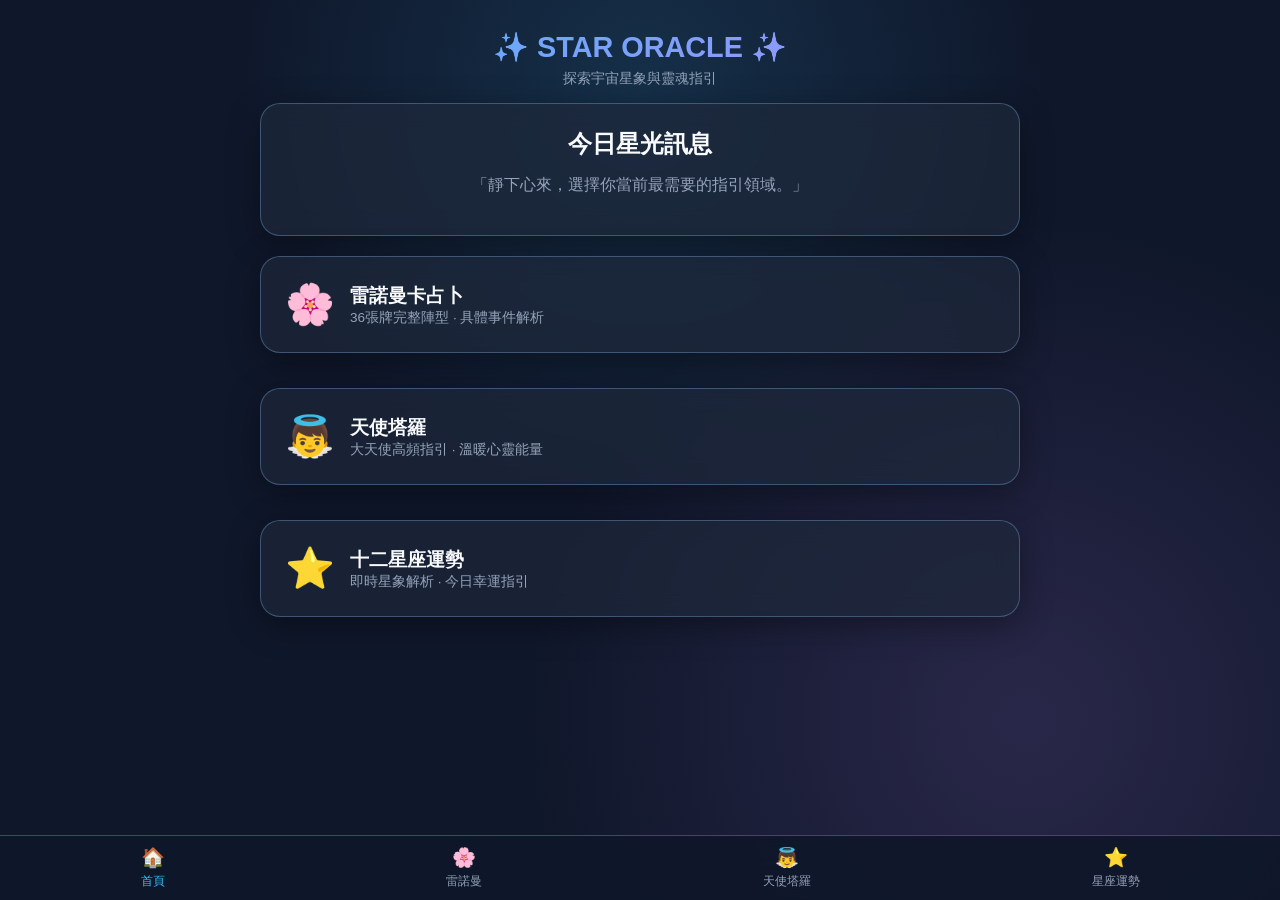
==== commit 05cffa46: "更新 index.html" ====
--- a/index.html
+++ b/index.html
@@ -3,343 +3,63 @@
 <head>
   <meta charset="UTF-8">
   <meta name="viewport" content="width=device-width, initial-scale=1.0">
-  <title>✨ 雷諾曼神諭所 ✨</title>
-  <style>
-    :root {
-      --bg-color: #f4f7fb;
-      --card-bg: #ffffff;
-      --text-main: #2d3748;
-      --accent: #a0c4ff;
-      --accent-hover: #8ab6fd;
-      --border: #1a202c;
-      --yellow: #ffdf6d;
-      --pink: #ffc6ff;
-      --shadow: 4px 4px 0px #1a202c;
-    }
-
-    * { box-sizing: border-box; margin: 0; padding: 0; font-family: -apple-system, BlinkMacSystemFont, "Segoe UI", Roboto, sans-serif; }
-    body { background-color: var(--bg-color); color: var(--text-main); padding: 20px; max-width: 900px; margin: 0 auto; }
-
-    header { text-align: center; margin-bottom: 25px; }
-    h1 { font-size: 1.8rem; margin-bottom: 6px; color: var(--text-main); font-weight: 800; letter-spacing: 1px; }
-    p.subtitle { font-size: 0.9rem; color: #718096; }
-
-    /* 牌陣選單 */
-    .spread-nav { display: flex; flex-wrap: wrap; justify-content: center; gap: 10px; margin-bottom: 25px; }
-    .spread-btn {
-      padding: 9px 16px;
-      font-weight: 700;
-      font-size: 0.9rem;
-      border: 2px solid var(--border);
-      border-radius: 12px;
-      background: #ffffff;
-      cursor: pointer;
-      box-shadow: var(--shadow);
-      transition: all 0.1s ease;
-    }
-    .spread-btn.active {
-      background: var(--yellow);
-      transform: translate(-2px, -2px);
-      box-shadow: 6px 6px 0px var(--border);
-    }
-
-    /* 內容面板 */
-    .panel { display: none; background: var(--card-bg); border: 2.5px solid var(--border); border-radius: 20px; padding: 25px; box-shadow: 6px 6px 0px var(--border); margin-bottom: 20px; }
-    .panel.active { display: block; }
-
-    h3 { margin-bottom: 8px; font-size: 1.2rem; font-weight: 700; }
-    .desc { font-size: 0.9rem; color: #718096; margin-bottom: 18px; }
-
-    /* 輸入區 */
-    .input-group { margin-bottom: 15px; }
-    .input-group label { display: block; font-weight: 700; margin-bottom: 6px; font-size: 0.9rem; }
-    .input-group input { width: 100%; padding: 10px 14px; border: 2px solid var(--border); border-radius: 10px; font-size: 1rem; outline: none; background: #fff; box-shadow: 2px 2px 0px var(--border); }
-
-    /* 抽牌按鈕 */
-    .action-btn {
-      padding: 11px 22px;
-      border: 2px solid var(--border);
-      border-radius: 12px;
-      background: var(--accent);
-      font-weight: 700;
-      font-size: 1rem;
-      cursor: pointer;
-      box-shadow: var(--shadow);
-      transition: all 0.1s;
-    }
-    .action-btn:active { transform: translate(2px, 2px); box-shadow: 2px 2px 0px var(--border); }
-
-    /* 精緻 Q 版手繪感卡片樣式 */
-    .cards-flex { display: flex; justify-content: center; gap: 14px; margin: 22px 0; flex-wrap: wrap; }
-    
-    .card-item {
-      width: 90px; height: 135px;
-      border: 2.5px solid var(--border);
-      border-radius: 12px;
-      background: #fffdf9;
-      display: flex; flex-direction: column; align-items: center; justify-content: space-between;
-      box-shadow: var(--shadow);
-      padding: 10px 6px;
-      position: relative;
-      transition: transform 0.2s;
-    }
-    .card-item:hover { transform: translateY(-4px); }
-    
-    .card-item .c-num { 
-      font-size: 0.7rem; 
-      color: #fff; 
-      background: var(--border); 
-      padding: 1px 6px; 
-      border-radius: 20px; 
-      font-weight: 700;
-    }
-    
-    .card-item .c-illustration {
-      width: 48px; height: 48px;
-      background: #edf2f7;
-      border: 2px solid var(--border);
-      border-radius: 50%;
-      display: flex; align-items: center; justify-content: center;
-      font-size: 1.3rem;
-      box-shadow: 2px 2px 0px var(--border);
-    }
-    
-    .card-item .c-name { 
-      font-size: 0.82rem; 
-      color: var(--text-main); 
-      font-weight: 700;
-      text-align: center;
-    }
-
-    /* 九宮格與大藍圖排版 */
-    .grid-3x3 { display: grid; grid-template-columns: repeat(3, 1fr); gap: 10px; max-width: 330px; margin: 20px auto; }
-    .grid-3x3 .card-item { width: 100%; height: 115px; }
-    .grid-3x3 .c-illustration { width: 36px; height: 36px; font-size: 1rem; }
-
-    .grid-grand { display: grid; grid-template-columns: repeat(9, 1fr); gap: 5px; margin: 15px 0; overflow-x: auto; padding-bottom: 10px; }
-    .grid-grand .card-item { width: 55px; height: 80px; font-size: 0.6rem; padding: 4px 2px; }
-    .grid-grand .c-illustration { width: 26px; height: 26px; font-size: 0.75rem; border-width: 1.5px; box-shadow: 1px 1px 0px var(--border); }
-    .grid-grand .c-num { font-size: 0.55rem; padding: 0 4px; }
-    .grid-grand .c-name { font-size: 0.6rem; }
-
-    /* 結果區 */
-    .result-box { margin-top: 18px; padding: 18px; background: #fffbf0; border-radius: 14px; border: 2px solid var(--border); box-shadow: 3px 3px 0px var(--border); text-align: left; font-size: 0.92rem; line-height: 1.6; }
-  </style>
+  <title>✨ Star Oracle | 星光神諭所</title>
+  <link rel="stylesheet" href="style.css">
 </head>
 <body>
 
   <header>
-    <h1>✨ 魚魚的雷諾曼神諭所 ✨</h1>
-    <p class="subtitle">質感手繪塗鴉風 · 36張完整雷諾曼占卜</p>
+    <h1>✨ STAR ORACLE ✨</h1>
+    <p>探索宇宙星象與靈魂指引</p>
   </header>
 
-  <!-- 牌陣選單 -->
-  <div class="spread-nav">
-    <button class="spread-btn active" onclick="switchSpread('p3')">3張牌線性</button>
-    <button class="spread-btn" onclick="switchSpread('p5')">5張牌流向</button>
-    <button class="spread-btn" onclick="switchSpread('choice')">二擇一</button>
-    <button class="spread-btn" onclick="switchSpread('grid9')">3x3 九宮格</button>
-    <button class="spread-btn" onclick="switchSpread('grand')">大藍圖全景</button>
-  </div>
+  <main class="container">
+    <div class="glass-card" style="text-align: center;">
+      <h2>今日星光訊息</h2>
+      <p style="color: var(--text-sub); margin: 15px 0;">「靜下心來，選擇你當前最需要的指引領域。」</p>
+    </div>
 
-  <!-- 1. 三張牌線性 -->
-  <div id="p3" class="panel active">
-    <h3>🌸 三張牌線性牌陣</h3>
-    <p class="desc">釐清事件的「過去 ➔ 現在 ➔ 未來」脈絡與發展。</p>
-    <div class="input-group">
-      <label>心中疑問：</label>
-      <input type="text" id="q3" placeholder="例如：近期轉職的發展機會如何？">
+    <!-- 主題選擇入口區塊 -->
+    <div style="display: grid; gap: 15px;">
+      <a href="lenormand.html" style="text-decoration: none;">
+        <div class="glass-card" style="display: flex; align-items: center; gap: 15px;">
+          <span style="font-size: 2.5rem;">🌸</span>
+          <div>
+            <h3 style="color: var(--text-main);">雷諾曼卡占卜</h3>
+            <p style="color: var(--text-sub); font-size: 0.85rem;">36張牌完整陣型 · 具體事件解析</p>
+          </div>
+        </div>
+      </a>
+
+      <a href="angel.html" style="text-decoration: none;">
+        <div class="glass-card" style="display: flex; align-items: center; gap: 15px;">
+          <span style="font-size: 2.5rem;">👼</span>
+          <div>
+            <h3 style="color: var(--text-main);">天使塔羅</h3>
+            <p style="color: var(--text-sub); font-size: 0.85rem;">大天使高頻指引 · 溫暖心靈能量</p>
+          </div>
+        </div>
+      </a>
+
+      <a href="zodiac.html" style="text-decoration: none;">
+        <div class="glass-card" style="display: flex; align-items: center; gap: 15px;">
+          <span style="font-size: 2.5rem;">⭐</span>
+          <div>
+            <h3 style="color: var(--text-main);">十二星座運勢</h3>
+            <p style="color: var(--text-sub); font-size: 0.85rem;">即時星象解析 · 今日幸運指引</p>
+          </div>
+        </div>
+      </a>
     </div>
-    <button class="action-btn" onclick="run3Cards()">抽 3 張牌</button>
-    <div class="cards-flex" id="cards3">
-      <div class="card-item"><span class="c-num">1</span><div class="c-illustration">🌿</div><span class="c-name">過去</span></div>
-      <div class="card-item"><span class="c-num">2</span><div class="c-illustration">⭐</div><span class="c-name">現在</span></div>
-      <div class="card-item"><span class="c-num">3</span><div class="c-illustration">☕</div><span class="c-name">未來</span></div>
-    </div>
-    <div class="result-box" id="res3">請輸入問題並點擊上方按鈕開始抽牌。</div>
-  </div>
+  </main>
 
-  <!-- 2. 五張牌流向 -->
-  <div id="p5" class="panel">
-    <h3>🔮 五張牌能量流向牌陣</h3>
-    <p class="desc">深度剖析根源、心境、潛在阻礙與最終結果。</p>
-    <div class="input-group">
-      <label>心中疑問：</label>
-      <input type="text" id="q5" placeholder="例如：這段關係目前的走向與建議？">
-    </div>
-    <button class="action-btn" onclick="run5Cards()">抽 5 張牌</button>
-    <div class="cards-flex" id="cards5">
-      <div class="card-item"><span class="c-num">1</span><div class="c-illustration">🌸</div><span class="c-name">根源</span></div>
-      <div class="card-item"><span class="c-num">2</span><div class="c-illustration">💧</div><span class="c-name">心境</span></div>
-      <div class="card-item"><span class="c-num">3</span><div class="c-illustration">☁️</div><span class="c-name">阻礙</span></div>
-      <div class="card-item"><span class="c-num">4</span><div class="c-illustration">🗝️</div><span class="c-name">建議</span></div>
-      <div class="card-item"><span class="c-num">5</span><div class="c-illustration">☀️</div><span class="c-name">結果</span></div>
-    </div>
-    <div class="result-box" id="res5">請輸入問題並點擊上方按鈕開始抽牌。</div>
-  </div>
+  <!-- 底部導覽列 -->
+  <nav class="bottom-nav">
+    <a href="index.html" class="nav-item active"><span class="icon">🏠</span>首頁</a>
+    <a href="lenormand.html" class="nav-item"><span class="icon">🌸</span>雷諾曼</a>
+    <a href="angel.html" class="nav-item"><span class="icon">👼</span>天使塔羅</a>
+    <a href="zodiac.html" class="nav-item"><span class="icon">⭐</span>星座運勢</a>
+  </nav>
 
-  <!-- 3. 二擇一 -->
-  <div id="choice" class="panel">
-    <h3>⚖️ 二擇一決策牌陣</h3>
-    <p class="desc">比較兩個選項的發展與核心關鍵指引。</p>
-    <div class="input-group"><label>選項 A：</label><input type="text" id="optA" placeholder="例如：留在原職"></div>
-    <div class="input-group"><label>選項 B：</label><input type="text" id="optB" placeholder="例如：接受新工作"></div>
-    <button class="action-btn" onclick="runChoiceCards()">進行二擇一分析</button>
-    <div class="cards-flex" id="cardsChoice">
-      <div class="card-item"><span class="c-num">A</span><div class="c-illustration">⛵</div><span class="c-name">選項A結果</span></div>
-      <div class="card-item"><span class="c-num">核心</span><div class="c-illustration">💍</div><span class="c-name">關鍵指引</span></div>
-      <div class="card-item"><span class="c-num">B</span><div class="c-illustration">🍀</div><span class="c-name">選項B結果</span></div>
-    </div>
-    <div class="result-box" id="resChoice">填寫選項後點擊按鈕進行分析。</div>
-  </div>
-
-  <!-- 4. 九宮格 3x3 -->
-  <div id="grid9" class="panel">
-    <h3>🌟 3x3 九宮格牌陣</h3>
-    <p class="desc">中心第 5 張為核心，周圍環繞全方位環境影響。</p>
-    <div class="input-group">
-      <label>心中疑問：</label>
-      <input type="text" id="q9" placeholder="例如：這段時期的整體運勢與課題？">
-    </div>
-    <button class="action-btn" onclick="runGrid9()">抽 9 張牌</button>
-    <div class="grid-3x3" id="cards9"></div>
-    <div class="result-box" id="res9">請點擊按鈕抽取九宮格。</div>
-  </div>
-
-  <!-- 5. 大藍圖 Grand Tableau -->
-  <div id="grand" class="panel">
-    <h3>🗺️ 大藍圖 Grand Tableau (36張全景)</h3>
-    <p class="desc">雷諾曼最經典的全盤展開與宮位總覽。</p>
-    <button class="action-btn" onclick="runGrandTableau()">展開 36 張大藍圖</button>
-    <div class="grid-grand" id="cardsGrand"></div>
-    <div class="result-box" id="resGrand">點擊按鈕查看全盤能量分佈。</div>
-  </div>
-
-  <script>
-    // 完整 36 張雷諾曼卡（精緻化符號與圖騰）
-    const lenormandDeck = [
-      { id: 1, name: "騎士", symbol: "🐎", keywords: "消息、訪客、行動、新動向" },
-      { id: 2, name: "幸運草", symbol: "🍀", keywords: "小確幸、幸運、短暫好運、轉機" },
-      { id: 3, name: "船", symbol: "⛵", keywords: "旅行、遠行、進展、貿易、距離" },
-      { id: 4, name: "房舍", symbol: "🏠", keywords: "家庭、房地產、安全感、內部" },
-      { id: 5, name: "樹", symbol: "🌳", keywords: "健康、生命力、根基、長期發展" },
-      { id: 6, name: "雲", symbol: "☁️", keywords: "混亂、不明朗、疑慮、暫時障礙" },
-      { id: 7, name: "蛇", symbol: "🐍", keywords: "複雜、嫉妒、迂迴、智慧、女性" },
-      { id: 8, name: "棺材", symbol: "📦", keywords: "結束、轉折、轉化、休止符" },
-      { id: 9, name: "束花", symbol: "💐", keywords: "禮物、喜悅、美感、邀請、讚賞" },
-      { id: 10, name: "鐮刀", symbol: "✂️", keywords: "突發切斷、決定、收穫、危險" },
-      { id: 11, name: "鞭子", symbol: "💫", keywords: "爭執、重複性、運動、壓力、摩擦" },
-      { id: 12, name: "鳥", symbol: "🐦", keywords: "溝通、對話、焦慮、短途電話、八卦" },
-      { id: 13, name: "小孩", symbol: "👶", keywords: "新開始、純真、小孩、小型的事物" },
-      { id: 14, name: "狐狸", symbol: "🦊", keywords: "工作、策略、小心心機、謀生" },
-      { id: 15, name: "熊", symbol: "🐻", keywords: "力量、財務、主管、長輩、保護" },
-      { id: 16, name: "星星", symbol: "⭐", keywords: "希望、靈感、願景、明確方向、星象" },
-      { id: 17, name: "鸛鳥", symbol: "🕊️", keywords: "搬遷、改變、調整、迎來新氣象" },
-      { id: 18, name: "狗", symbol: "🐶", keywords: "忠誠、好友、夥伴、信賴的關係" },
-      { id: 19, name: "高塔", symbol: "🏰", keywords: "機構、官方、孤立、遠見、法律" },
-      { id: 20, name: "花園", symbol: "🌻", keywords: "社交、公眾場合、活動、聚會" },
-      { id: 21, name: "山", symbol: "⛰️", keywords: "阻礙、挑戰、跨越、遠方的高山" },
-      { id: 22, name: "十字路口", symbol: "🔀", keywords: "選擇、分叉點、多種可能性" },
-      { id: 23, name: "老鼠", symbol: "🐭", keywords: "壓力、消耗、流失、焦慮、小損失" },
-      { id: 24, name: "愛心", symbol: "💖", keywords: "愛情、情感、熱情、心意相通" },
-      { id: 25, name: "戒指", symbol: "💍", keywords: "承諾、合約、婚姻、循環、契約" },
-      { id: 26, name: "書", symbol: "📖", keywords: "秘密、學習、考試、專業知識、檔案" },
-      { id: 27, name: "信件", symbol: "💌", keywords: "公文、訊息、通知、文件、信函" },
-      { id: 28, name: "紳士", symbol: "🤵", keywords: "男性當事人、伴侶、男性親友" },
-      { id: 29, name: "女士", symbol: "👩", keywords: "女性當事人、自我、女性親友" },
-      { id: 30, name: "百合", symbol: "🌸", keywords: "成熟、平靜、家族、經驗、晚年" },
-      { id: 31, name: "太陽", symbol: "☀️", keywords: "成功、極佳活力、光明、溫暖、能量" },
-      { id: 32, name: "月亮", symbol: "🌙", keywords: "情感、潛意識、名望、直覺、夜晚" },
-      { id: 33, name: "鑰匙", symbol: "🗝️", keywords: "重要關鍵、解決方案、解開疑惑" },
-      { id: 34, name: "魚", symbol: "🐟", keywords: "財富、金錢流動、商業、豐盛" },
-      { id: 35, name: "錨", symbol: "⚓", keywords: "穩定、定居、長久工作、安全靠岸" },
-      { id: 36, name: "十字架", symbol: "✨", keywords: "宿命、重擔、信仰、必須承受的考驗" }
-    ];
-
-    function switchSpread(id) {
-      document.querySelectorAll('.spread-btn').forEach(b => b.classList.remove('active'));
-      document.querySelectorAll('.panel').forEach(p => p.classList.remove('active'));
-      event.target.classList.add('active');
-      document.getElementById(id).classList.add('active');
-    }
-
-    function getRandomCards(count) {
-      const shuffled = [...lenormandDeck].sort(() => 0.5 - Math.random());
-      return shuffled.slice(0, count);
-    }
-
-    function renderCardHTML(labelStr, card) {
-      return `
-        <div class="card-item">
-          <span class="c-num">${labelStr}</span>
-          <div class="c-illustration">${card.symbol}</div>
-          <span class="c-name">${card.name}</span>
-        </div>
-      `;
-    }
-
-    // 1. 三張牌
-    function run3Cards() {
-      const cards = getRandomCards(3);
-      const positions = ["過去", "現在", "未來"];
-      
-      document.getElementById('cards3').innerHTML = cards.map((c, i) => renderCardHTML(positions[i], c)).join('');
-      document.getElementById('res3').innerHTML = `<b>💡 三張牌解讀分析：</b><br>` + 
-        cards.map((c, i) => `• <b>${positions[i]}【${c.name} ${c.symbol}】：</b>${c.keywords}`).join('<br>');
-    }
-
-    // 2. 五張牌
-    function run5Cards() {
-      const cards = getRandomCards(5);
-      const positions = ["根源", "心境", "阻礙", "建議", "結果"];
-
-      document.getElementById('cards5').innerHTML = cards.map((c, i) => renderCardHTML(positions[i], c)).join('');
-      document.getElementById('res5').innerHTML = `<b>💡 五張牌流向分析：</b><br>` + 
-        cards.map((c, i) => `• <b>${positions[i]}【${c.name} ${c.symbol}】：</b>${c.keywords}`).join('<br>');
-    }
-
-    // 3. 二擇一
-    function runChoiceCards() {
-      const optA = document.getElementById('optA').value || "選項A";
-      const optB = document.getElementById('optB').value || "選項B";
-      const cards = getRandomCards(3);
-
-      document.getElementById('cardsChoice').innerHTML = `
-        ${renderCardHTML("A", cards[0])}
-        ${renderCardHTML("核心", cards[1])}
-        ${renderCardHTML("B", cards[2])}
-      `;
-
-      document.getElementById('resChoice').innerHTML = `
-        <b>⚖️ 二擇一決策解讀：</b><br>
-        • <b>【${optA}】走向（${cards[0].name} ${cards[0].symbol}）：</b> ${cards[0].keywords}<br>
-        • <b>【${optB}】走向（${cards[2].name} ${cards[2].symbol}）：</b> ${cards[2].keywords}<br>
-        • <b>核心指引（${cards[1].name} ${cards[1].symbol}）：</b> ${cards[1].keywords}
-      `;
-    }
-
-    // 4. 九宮格 3x3
-    function runGrid9() {
-      const cards = getRandomCards(9);
-      document.getElementById('cards9').innerHTML = cards.map((c, i) => renderCardHTML(`${i+1}`, c)).join('');
-
-      document.getElementById('res9').innerHTML = `
-        <b>🌟 3x3 九宮格中心核心解析：</b><br>
-        • <b>中心靈魂牌（第 5 張：${cards[4].name} ${cards[4].symbol}）：</b> 核心本質在於「<b>${cards[4].keywords}</b>」。<br>
-        • 周圍八張牌環繞著中心，反映出全方位的能量互動與環境影響。
-      `;
-    }
-
-    // 5. 大藍圖 Grand Tableau
-    function runGrandTableau() {
-      const fullDeck = [...lenormandDeck].sort(() => 0.5 - Math.random());
-      document.getElementById('cardsGrand').innerHTML = fullDeck.map((c, i) => renderCardHTML(`${i+1}`, c)).join('');
-
-      document.getElementById('resGrand').innerHTML = `
-        <b>🗺️ 大藍圖全盤檢視：</b><br>
-        • 已為您展開全部 36 張雷諾曼卡宮位。角落四張與中宮核心將主導近期的整體運勢走向。
-      `;
-    }
-  </script>
 </body>
 </html>
--- a/style.css
+++ b/style.css
@@ -0,0 +1,111 @@
+:root {
+  --bg-dark: #0f172a;
+  --card-dark: rgba(30, 41, 59, 0.7);
+  --border-glow: rgba(147, 197, 253, 0.3);
+  --accent-cyan: #38bdf8;
+  --accent-purple: #c084fc;
+  --accent-yellow: #fde047;
+  --text-main: #f8fafc;
+  --text-sub: #94a3b8;
+}
+
+* { box-sizing: border-box; margin: 0; padding: 0; font-family: -apple-system, BlinkMacSystemFont, "Segoe UI", Roboto, sans-serif; }
+
+body {
+  background-color: var(--bg-dark);
+  background-image: 
+    radial-gradient(circle at 50% 10%, rgba(56, 189, 248, 0.15), transparent 40%),
+    radial-gradient(circle at 80% 80%, rgba(192, 132, 252, 0.15), transparent 40%);
+  color: var(--text-main);
+  min-height: 100vh;
+  padding-bottom: 80px; /* 留給底部導覽列 */
+}
+
+/* 頂部 Header */
+header {
+  text-align: center;
+  padding: 30px 20px 15px;
+}
+header h1 {
+  font-size: 1.8rem;
+  background: linear-gradient(135deg, var(--accent-cyan), var(--accent-purple));
+  -webkit-background-clip: text;
+  -webkit-text-fill-color: transparent;
+  font-weight: 800;
+}
+header p {
+  font-size: 0.9rem;
+  color: var(--text-sub);
+  margin-top: 5px;
+}
+
+/* 主容器 */
+.container {
+  max-width: 800px;
+  margin: 0 auto;
+  padding: 0 20px;
+}
+
+/* 玻璃質感卡片 */
+.glass-card {
+  background: var(--card-dark);
+  backdrop-filter: blur(12px);
+  border: 1px solid var(--border-glow);
+  border-radius: 20px;
+  padding: 24px;
+  margin-bottom: 20px;
+  box-shadow: 0 8px 32px 0 rgba(0, 0, 0, 0.37);
+}
+
+/* 按鈕樣式 */
+.btn-primary {
+  width: 100%;
+  padding: 12px 20px;
+  border-radius: 12px;
+  border: none;
+  background: linear-gradient(135deg, var(--accent-cyan), var(--accent-purple));
+  color: #0f172a;
+  font-weight: bold;
+  font-size: 1rem;
+  cursor: pointer;
+  transition: transform 0.2s, box-shadow 0.2s;
+}
+.btn-primary:hover {
+  transform: translateY(-2px);
+  box-shadow: 0 0 15px rgba(56, 189, 248, 0.5);
+}
+
+/* 底部選單導覽列 (Fixed Navigation) */
+.bottom-nav {
+  position: fixed;
+  bottom: 0;
+  left: 0;
+  right: 0;
+  height: 65px;
+  background: rgba(15, 23, 42, 0.9);
+  backdrop-filter: blur(16px);
+  border-top: 1px solid var(--border-glow);
+  display: flex;
+  justify-content: space-around;
+  align-items: center;
+  z-index: 1000;
+}
+
+.nav-item {
+  color: var(--text-sub);
+  text-decoration: none;
+  font-size: 0.75rem;
+  display: flex;
+  flex-direction: column;
+  align-items: center;
+  gap: 4px;
+  transition: color 0.2s;
+}
+
+.nav-item.active, .nav-item:hover {
+  color: var(--accent-cyan);
+}
+
+.nav-item .icon {
+  font-size: 1.2rem;
+}
